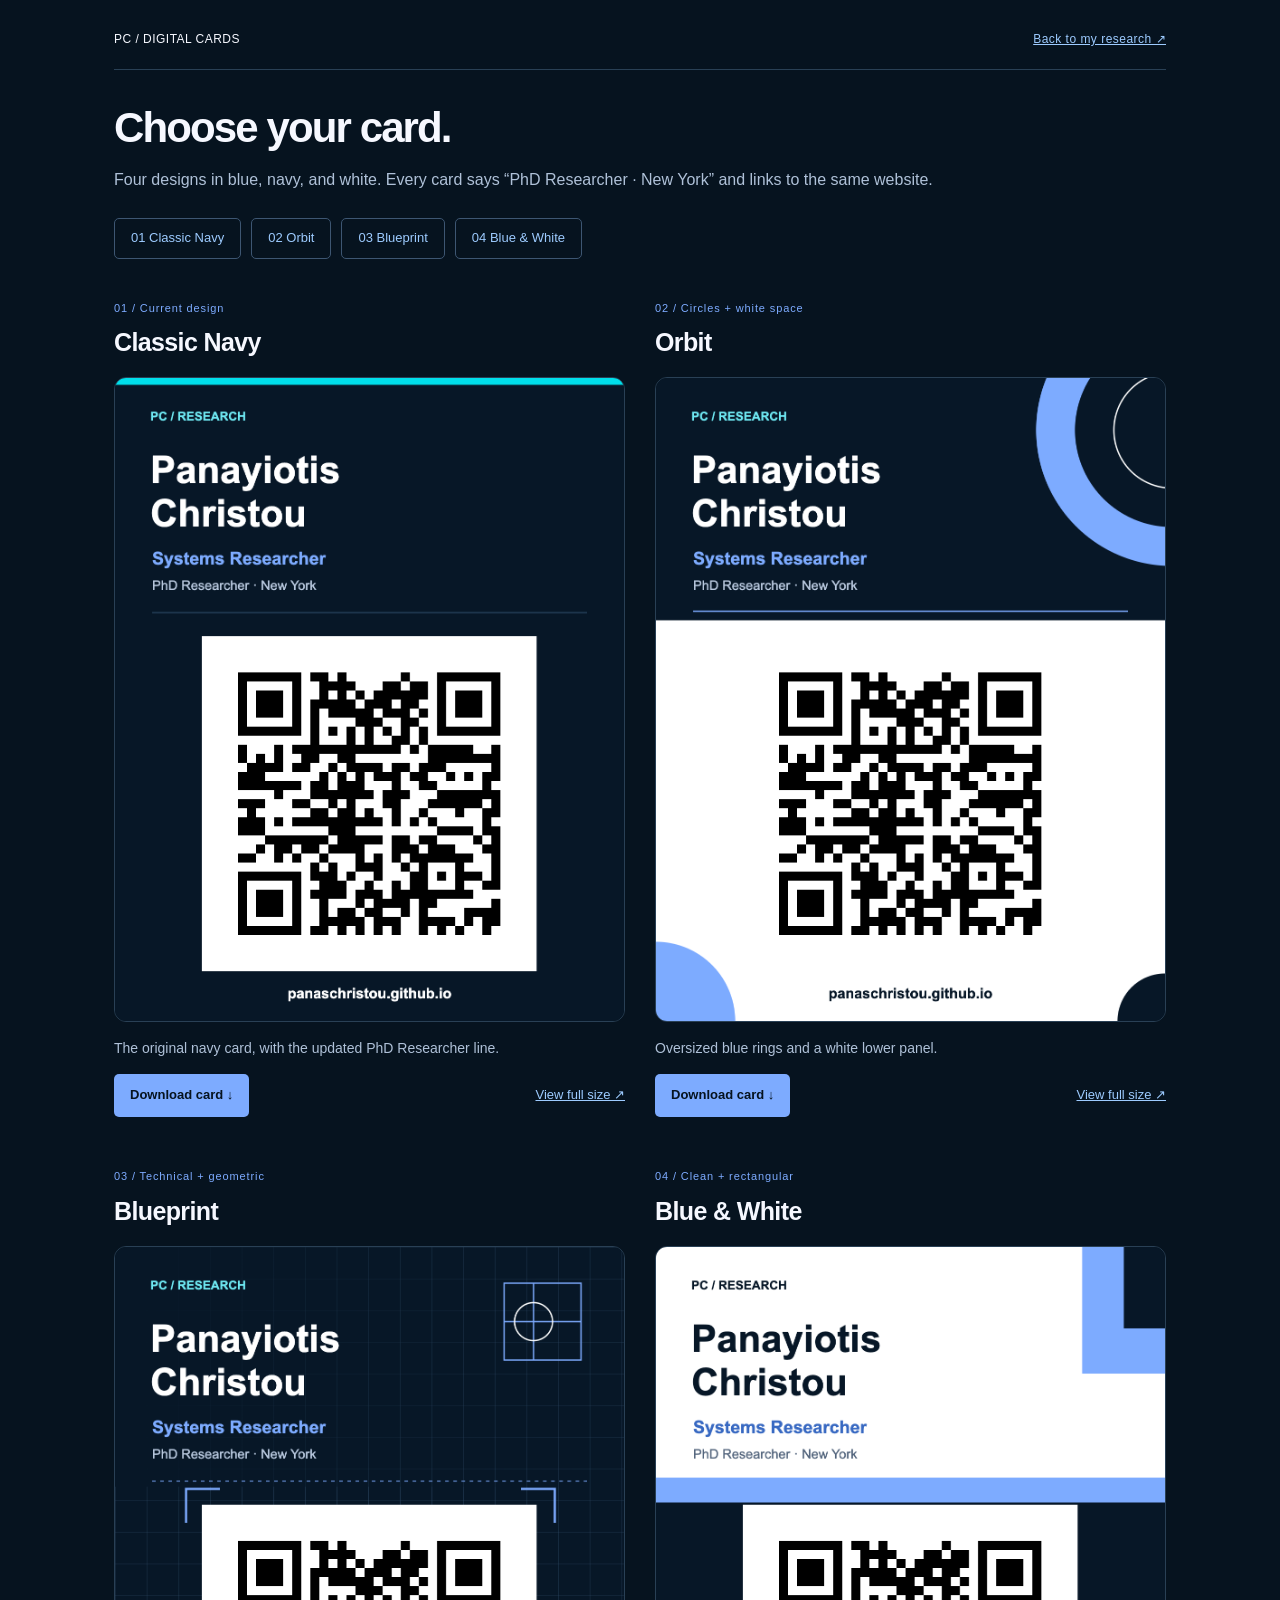
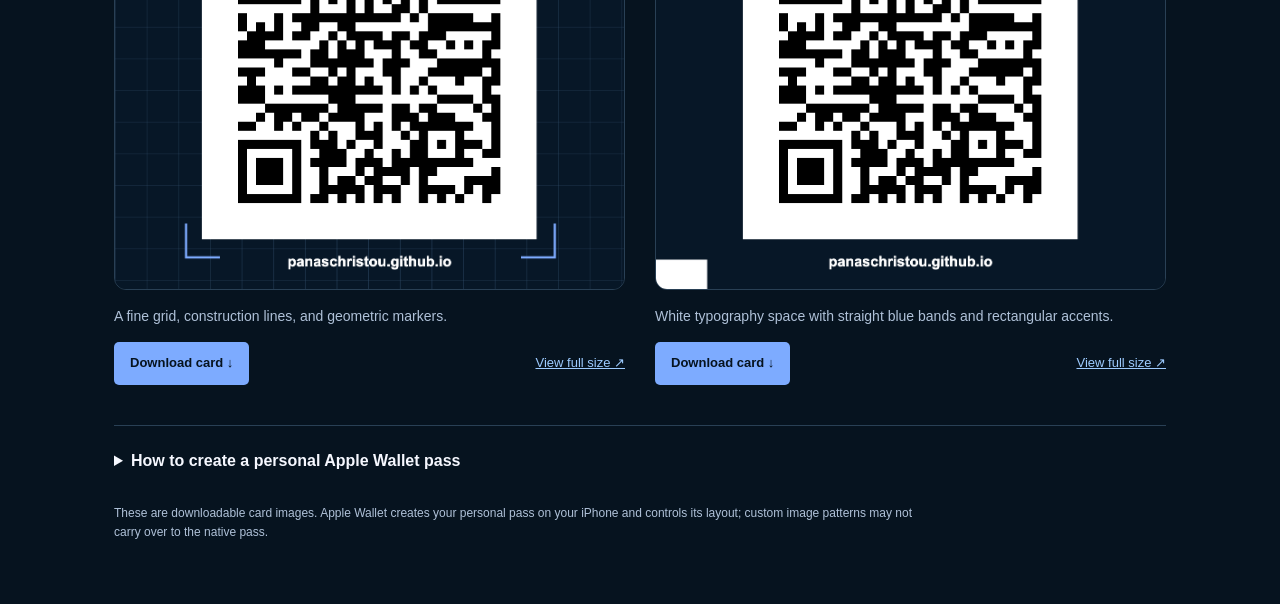
==== card/index.html @ 4287b72c "Make blue-and-white card accents rectangular" ====
<!doctype html><html lang="en"><head><meta charset="utf-8"><meta name="viewport" content="width=device-width,initial-scale=1"><meta name="robots" content="noindex"><meta name="theme-color" content="#071727"><title>Panayiotis Christou · Card designs</title><style>*{box-sizing:border-box}html{scroll-behavior:smooth}body{margin:0;background:#06131f;color:#f6f8ff;font:16px/1.6 -apple-system,BlinkMacSystemFont,Arial,sans-serif}main{max-width:1100px;margin:auto;padding:30px 24px 50px}a{color:#9dcbff}header{display:flex;justify-content:space-between;gap:20px;font-size:12px;letter-spacing:.04em;padding-bottom:20px;border-bottom:1px solid #294055}h1{font-size:42px;line-height:1.1;letter-spacing:-.045em;margin:35px 0 16px}p{color:#afc1d8}nav{display:flex;flex-wrap:wrap;gap:10px;margin:25px 0 35px}nav a{border:1px solid #3d5672;padding:9px 16px;text-decoration:none;border-radius:5px;font-size:13px}.grid{display:grid;grid-template-columns:1fr 1fr;gap:45px 30px}.option{min-width:0;scroll-margin-top:20px}.option-head{margin-bottom:15px}.option-head span{font-size:11px;letter-spacing:.08em;color:#7dabff}.option h2{font-size:25px;margin:3px 0 0;letter-spacing:-.025em}.option img{width:100%;height:auto;display:block;border-radius:12px;border:1px solid #294055}.option p{font-size:14px;margin:15px 0}.actions{display:flex;align-items:center;justify-content:space-between;gap:15px;font-size:13px}.button{background:#7dabff;color:#06131f;padding:11px 16px;border-radius:5px;font-weight:700;text-decoration:none}details{margin-top:40px;border-top:1px solid #294055;padding-top:22px}summary{cursor:pointer;font-weight:600}details p,details li{font-size:14px;max-width:750px}li{margin:12px 0;color:#afc1d8}.note{font-size:12px;max-width:800px;margin-top:30px}a:focus-visible,summary:focus-visible{outline:3px solid #7dabff;outline-offset:4px}@media(max-width:620px){main{padding:22px 20px 40px}h1{font-size:34px}.grid{grid-template-columns:1fr;gap:35px}.actions{font-size:12px}header{font-size:10px}nav{gap:7px}nav a{padding:8px 12px;font-size:12px}}@media(prefers-reduced-motion:reduce){html{scroll-behavior:auto}}</style></head><body><main><header><span>PC / DIGITAL CARDS</span><a href="/">Back to my research ↗</a></header><h1>Choose your card.</h1><p>Four designs in blue, navy, and white. Every card says “PhD Researcher · New York” and links to the same website.</p><nav aria-label="Card designs"><a href="#classic">01 Classic Navy</a><a href="#orbit">02 Orbit</a><a href="#blueprint">03 Blueprint</a><a href="#fold">04 Blue & White</a></nav><div class="grid"><article class="option" id="classic"><div class="option-head"><span>01 / Current design</span><h2>Classic Navy</h2></div><a href="classic.png?v=3" aria-label="View Classic Navy full size"><img src="classic.png?v=3" alt="Classic Navy digital card for Panayiotis Christou, Systems Researcher. PhD Researcher, New York. QR code to panaschristou.github.io." width="1125" height="1420"></a><p>The original navy card, with the updated PhD Researcher line.</p><div class="actions"><a class="button" href="classic.png?v=3" download="Panayiotis-Christou-classic.png">Download card ↓</a><a href="classic.png?v=3">View full size ↗</a></div></article><article class="option" id="orbit"><div class="option-head"><span>02 / Circles + white space</span><h2>Orbit</h2></div><a href="orbit.png?v=3" aria-label="View Orbit full size"><img src="orbit.png?v=3" alt="Orbit digital card for Panayiotis Christou, Systems Researcher. PhD Researcher, New York. QR code to panaschristou.github.io." width="1125" height="1420"></a><p>Oversized blue rings and a white lower panel.</p><div class="actions"><a class="button" href="orbit.png?v=3" download="Panayiotis-Christou-orbit.png">Download card ↓</a><a href="orbit.png?v=3">View full size ↗</a></div></article><article class="option" id="blueprint"><div class="option-head"><span>03 / Technical + geometric</span><h2>Blueprint</h2></div><a href="blueprint.png?v=3" aria-label="View Blueprint full size"><img src="blueprint.png?v=3" alt="Blueprint digital card for Panayiotis Christou, Systems Researcher. PhD Researcher, New York. QR code to panaschristou.github.io." width="1125" height="1420"></a><p>A fine grid, construction lines, and geometric markers.</p><div class="actions"><a class="button" href="blueprint.png?v=3" download="Panayiotis-Christou-blueprint.png">Download card ↓</a><a href="blueprint.png?v=3">View full size ↗</a></div></article><article class="option" id="fold"><div class="option-head"><span>04 / Clean + rectangular</span><h2>Blue & White</h2></div><a href="fold.png?v=3" aria-label="View Blue & White full size"><img src="fold.png?v=3" alt="Blue & White digital card for Panayiotis Christou, Systems Researcher. PhD Researcher, New York. QR code to panaschristou.github.io." width="1125" height="1420"></a><p>White typography space with straight blue bands and rectangular accents.</p><div class="actions"><a class="button" href="fold.png?v=3" download="Panayiotis-Christou-fold.png">Download card ↓</a><a href="fold.png?v=3">View full size ↗</a></div></article></div><details><summary>How to create a personal Apple Wallet pass</summary><ol><li>Save your preferred card image to Photos on your iPhone.</li><li>Open it in Photos and swipe up or tap Info.</li><li>If Add Pass to Wallet appears, tap it, review the fields and choose your preferred blue background.</li><li>Use Panayiotis Christou for the name, Systems Researcher for the role, and PhD Researcher · New York for the additional detail, then save.</li></ol><p>Photo detection requires compatible Apple Intelligence hardware and settings. Apple also provides Wallet → + → Create a Pass → Create Pass Manually for a standard pass.</p><p><a href="https://support.apple.com/en-gb/127821">Apple’s instructions ↗</a> · <a href="website-qr.png" download>Download QR code only ↓</a></p></details><p class="note">These are downloadable card images. Apple Wallet creates your personal pass on your iPhone and controls its layout; custom image patterns may not carry over to the native pass.</p></main></body></html>
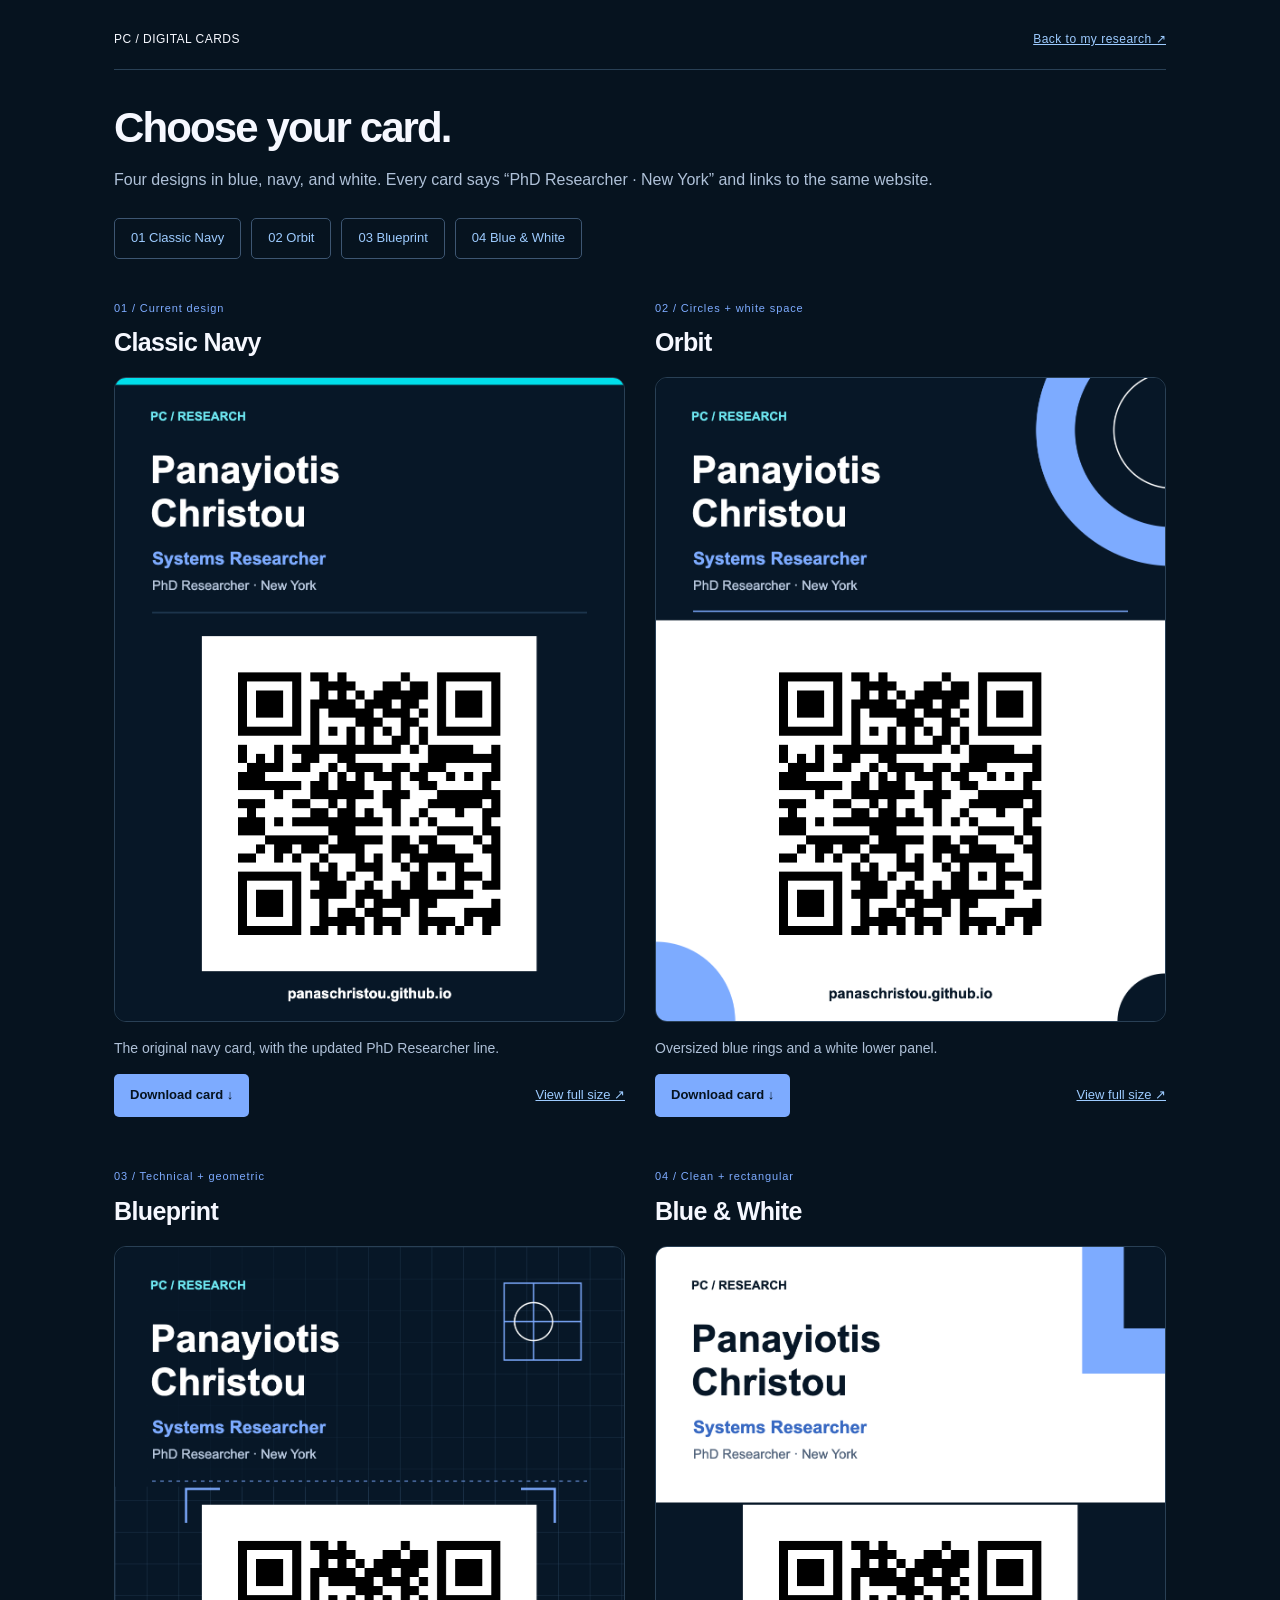
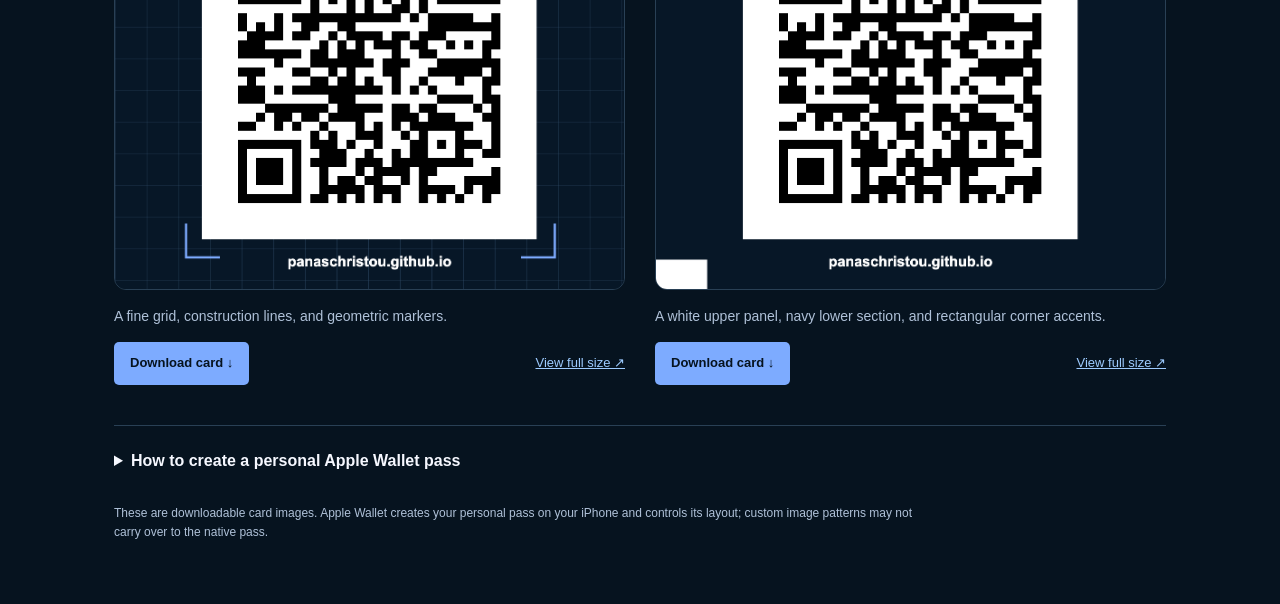
==== commit 926d3fdd: "Remove light-blue divider from blue-and-white card" ====
--- a/card/index.html
+++ b/card/index.html
@@ -1 +1 @@
-<!doctype html><html lang="en"><head><meta charset="utf-8"><meta name="viewport" content="width=device-width,initial-scale=1"><meta name="robots" content="noindex"><meta name="theme-color" content="#071727"><title>Panayiotis Christou · Card designs</title><style>*{box-sizing:border-box}html{scroll-behavior:smooth}body{margin:0;background:#06131f;color:#f6f8ff;font:16px/1.6 -apple-system,BlinkMacSystemFont,Arial,sans-serif}main{max-width:1100px;margin:auto;padding:30px 24px 50px}a{color:#9dcbff}header{display:flex;justify-content:space-between;gap:20px;font-size:12px;letter-spacing:.04em;padding-bottom:20px;border-bottom:1px solid #294055}h1{font-size:42px;line-height:1.1;letter-spacing:-.045em;margin:35px 0 16px}p{color:#afc1d8}nav{display:flex;flex-wrap:wrap;gap:10px;margin:25px 0 35px}nav a{border:1px solid #3d5672;padding:9px 16px;text-decoration:none;border-radius:5px;font-size:13px}.grid{display:grid;grid-template-columns:1fr 1fr;gap:45px 30px}.option{min-width:0;scroll-margin-top:20px}.option-head{margin-bottom:15px}.option-head span{font-size:11px;letter-spacing:.08em;color:#7dabff}.option h2{font-size:25px;margin:3px 0 0;letter-spacing:-.025em}.option img{width:100%;height:auto;display:block;border-radius:12px;border:1px solid #294055}.option p{font-size:14px;margin:15px 0}.actions{display:flex;align-items:center;justify-content:space-between;gap:15px;font-size:13px}.button{background:#7dabff;color:#06131f;padding:11px 16px;border-radius:5px;font-weight:700;text-decoration:none}details{margin-top:40px;border-top:1px solid #294055;padding-top:22px}summary{cursor:pointer;font-weight:600}details p,details li{font-size:14px;max-width:750px}li{margin:12px 0;color:#afc1d8}.note{font-size:12px;max-width:800px;margin-top:30px}a:focus-visible,summary:focus-visible{outline:3px solid #7dabff;outline-offset:4px}@media(max-width:620px){main{padding:22px 20px 40px}h1{font-size:34px}.grid{grid-template-columns:1fr;gap:35px}.actions{font-size:12px}header{font-size:10px}nav{gap:7px}nav a{padding:8px 12px;font-size:12px}}@media(prefers-reduced-motion:reduce){html{scroll-behavior:auto}}</style></head><body><main><header><span>PC / DIGITAL CARDS</span><a href="/">Back to my research ↗</a></header><h1>Choose your card.</h1><p>Four designs in blue, navy, and white. Every card says “PhD Researcher · New York” and links to the same website.</p><nav aria-label="Card designs"><a href="#classic">01 Classic Navy</a><a href="#orbit">02 Orbit</a><a href="#blueprint">03 Blueprint</a><a href="#fold">04 Blue & White</a></nav><div class="grid"><article class="option" id="classic"><div class="option-head"><span>01 / Current design</span><h2>Classic Navy</h2></div><a href="classic.png?v=3" aria-label="View Classic Navy full size"><img src="classic.png?v=3" alt="Classic Navy digital card for Panayiotis Christou, Systems Researcher. PhD Researcher, New York. QR code to panaschristou.github.io." width="1125" height="1420"></a><p>The original navy card, with the updated PhD Researcher line.</p><div class="actions"><a class="button" href="classic.png?v=3" download="Panayiotis-Christou-classic.png">Download card ↓</a><a href="classic.png?v=3">View full size ↗</a></div></article><article class="option" id="orbit"><div class="option-head"><span>02 / Circles + white space</span><h2>Orbit</h2></div><a href="orbit.png?v=3" aria-label="View Orbit full size"><img src="orbit.png?v=3" alt="Orbit digital card for Panayiotis Christou, Systems Researcher. PhD Researcher, New York. QR code to panaschristou.github.io." width="1125" height="1420"></a><p>Oversized blue rings and a white lower panel.</p><div class="actions"><a class="button" href="orbit.png?v=3" download="Panayiotis-Christou-orbit.png">Download card ↓</a><a href="orbit.png?v=3">View full size ↗</a></div></article><article class="option" id="blueprint"><div class="option-head"><span>03 / Technical + geometric</span><h2>Blueprint</h2></div><a href="blueprint.png?v=3" aria-label="View Blueprint full size"><img src="blueprint.png?v=3" alt="Blueprint digital card for Panayiotis Christou, Systems Researcher. PhD Researcher, New York. QR code to panaschristou.github.io." width="1125" height="1420"></a><p>A fine grid, construction lines, and geometric markers.</p><div class="actions"><a class="button" href="blueprint.png?v=3" download="Panayiotis-Christou-blueprint.png">Download card ↓</a><a href="blueprint.png?v=3">View full size ↗</a></div></article><article class="option" id="fold"><div class="option-head"><span>04 / Clean + rectangular</span><h2>Blue & White</h2></div><a href="fold.png?v=3" aria-label="View Blue & White full size"><img src="fold.png?v=3" alt="Blue & White digital card for Panayiotis Christou, Systems Researcher. PhD Researcher, New York. QR code to panaschristou.github.io." width="1125" height="1420"></a><p>White typography space with straight blue bands and rectangular accents.</p><div class="actions"><a class="button" href="fold.png?v=3" download="Panayiotis-Christou-fold.png">Download card ↓</a><a href="fold.png?v=3">View full size ↗</a></div></article></div><details><summary>How to create a personal Apple Wallet pass</summary><ol><li>Save your preferred card image to Photos on your iPhone.</li><li>Open it in Photos and swipe up or tap Info.</li><li>If Add Pass to Wallet appears, tap it, review the fields and choose your preferred blue background.</li><li>Use Panayiotis Christou for the name, Systems Researcher for the role, and PhD Researcher · New York for the additional detail, then save.</li></ol><p>Photo detection requires compatible Apple Intelligence hardware and settings. Apple also provides Wallet → + → Create a Pass → Create Pass Manually for a standard pass.</p><p><a href="https://support.apple.com/en-gb/127821">Apple’s instructions ↗</a> · <a href="website-qr.png" download>Download QR code only ↓</a></p></details><p class="note">These are downloadable card images. Apple Wallet creates your personal pass on your iPhone and controls its layout; custom image patterns may not carry over to the native pass.</p></main></body></html>+<!doctype html><html lang="en"><head><meta charset="utf-8"><meta name="viewport" content="width=device-width,initial-scale=1"><meta name="robots" content="noindex"><meta name="theme-color" content="#071727"><title>Panayiotis Christou · Card designs</title><style>*{box-sizing:border-box}html{scroll-behavior:smooth}body{margin:0;background:#06131f;color:#f6f8ff;font:16px/1.6 -apple-system,BlinkMacSystemFont,Arial,sans-serif}main{max-width:1100px;margin:auto;padding:30px 24px 50px}a{color:#9dcbff}header{display:flex;justify-content:space-between;gap:20px;font-size:12px;letter-spacing:.04em;padding-bottom:20px;border-bottom:1px solid #294055}h1{font-size:42px;line-height:1.1;letter-spacing:-.045em;margin:35px 0 16px}p{color:#afc1d8}nav{display:flex;flex-wrap:wrap;gap:10px;margin:25px 0 35px}nav a{border:1px solid #3d5672;padding:9px 16px;text-decoration:none;border-radius:5px;font-size:13px}.grid{display:grid;grid-template-columns:1fr 1fr;gap:45px 30px}.option{min-width:0;scroll-margin-top:20px}.option-head{margin-bottom:15px}.option-head span{font-size:11px;letter-spacing:.08em;color:#7dabff}.option h2{font-size:25px;margin:3px 0 0;letter-spacing:-.025em}.option img{width:100%;height:auto;display:block;border-radius:12px;border:1px solid #294055}.option p{font-size:14px;margin:15px 0}.actions{display:flex;align-items:center;justify-content:space-between;gap:15px;font-size:13px}.button{background:#7dabff;color:#06131f;padding:11px 16px;border-radius:5px;font-weight:700;text-decoration:none}details{margin-top:40px;border-top:1px solid #294055;padding-top:22px}summary{cursor:pointer;font-weight:600}details p,details li{font-size:14px;max-width:750px}li{margin:12px 0;color:#afc1d8}.note{font-size:12px;max-width:800px;margin-top:30px}a:focus-visible,summary:focus-visible{outline:3px solid #7dabff;outline-offset:4px}@media(max-width:620px){main{padding:22px 20px 40px}h1{font-size:34px}.grid{grid-template-columns:1fr;gap:35px}.actions{font-size:12px}header{font-size:10px}nav{gap:7px}nav a{padding:8px 12px;font-size:12px}}@media(prefers-reduced-motion:reduce){html{scroll-behavior:auto}}</style></head><body><main><header><span>PC / DIGITAL CARDS</span><a href="/">Back to my research ↗</a></header><h1>Choose your card.</h1><p>Four designs in blue, navy, and white. Every card says “PhD Researcher · New York” and links to the same website.</p><nav aria-label="Card designs"><a href="#classic">01 Classic Navy</a><a href="#orbit">02 Orbit</a><a href="#blueprint">03 Blueprint</a><a href="#fold">04 Blue & White</a></nav><div class="grid"><article class="option" id="classic"><div class="option-head"><span>01 / Current design</span><h2>Classic Navy</h2></div><a href="classic.png?v=4" aria-label="View Classic Navy full size"><img src="classic.png?v=4" alt="Classic Navy digital card for Panayiotis Christou, Systems Researcher. PhD Researcher, New York. QR code to panaschristou.github.io." width="1125" height="1420"></a><p>The original navy card, with the updated PhD Researcher line.</p><div class="actions"><a class="button" href="classic.png?v=4" download="Panayiotis-Christou-classic.png">Download card ↓</a><a href="classic.png?v=4">View full size ↗</a></div></article><article class="option" id="orbit"><div class="option-head"><span>02 / Circles + white space</span><h2>Orbit</h2></div><a href="orbit.png?v=4" aria-label="View Orbit full size"><img src="orbit.png?v=4" alt="Orbit digital card for Panayiotis Christou, Systems Researcher. PhD Researcher, New York. QR code to panaschristou.github.io." width="1125" height="1420"></a><p>Oversized blue rings and a white lower panel.</p><div class="actions"><a class="button" href="orbit.png?v=4" download="Panayiotis-Christou-orbit.png">Download card ↓</a><a href="orbit.png?v=4">View full size ↗</a></div></article><article class="option" id="blueprint"><div class="option-head"><span>03 / Technical + geometric</span><h2>Blueprint</h2></div><a href="blueprint.png?v=4" aria-label="View Blueprint full size"><img src="blueprint.png?v=4" alt="Blueprint digital card for Panayiotis Christou, Systems Researcher. PhD Researcher, New York. QR code to panaschristou.github.io." width="1125" height="1420"></a><p>A fine grid, construction lines, and geometric markers.</p><div class="actions"><a class="button" href="blueprint.png?v=4" download="Panayiotis-Christou-blueprint.png">Download card ↓</a><a href="blueprint.png?v=4">View full size ↗</a></div></article><article class="option" id="fold"><div class="option-head"><span>04 / Clean + rectangular</span><h2>Blue & White</h2></div><a href="fold.png?v=4" aria-label="View Blue & White full size"><img src="fold.png?v=4" alt="Blue & White digital card for Panayiotis Christou, Systems Researcher. PhD Researcher, New York. QR code to panaschristou.github.io." width="1125" height="1420"></a><p>A white upper panel, navy lower section, and rectangular corner accents.</p><div class="actions"><a class="button" href="fold.png?v=4" download="Panayiotis-Christou-fold.png">Download card ↓</a><a href="fold.png?v=4">View full size ↗</a></div></article></div><details><summary>How to create a personal Apple Wallet pass</summary><ol><li>Save your preferred card image to Photos on your iPhone.</li><li>Open it in Photos and swipe up or tap Info.</li><li>If Add Pass to Wallet appears, tap it, review the fields and choose your preferred blue background.</li><li>Use Panayiotis Christou for the name, Systems Researcher for the role, and PhD Researcher · New York for the additional detail, then save.</li></ol><p>Photo detection requires compatible Apple Intelligence hardware and settings. Apple also provides Wallet → + → Create a Pass → Create Pass Manually for a standard pass.</p><p><a href="https://support.apple.com/en-gb/127821">Apple’s instructions ↗</a> · <a href="website-qr.png" download>Download QR code only ↓</a></p></details><p class="note">These are downloadable card images. Apple Wallet creates your personal pass on your iPhone and controls its layout; custom image patterns may not carry over to the native pass.</p></main></body></html>
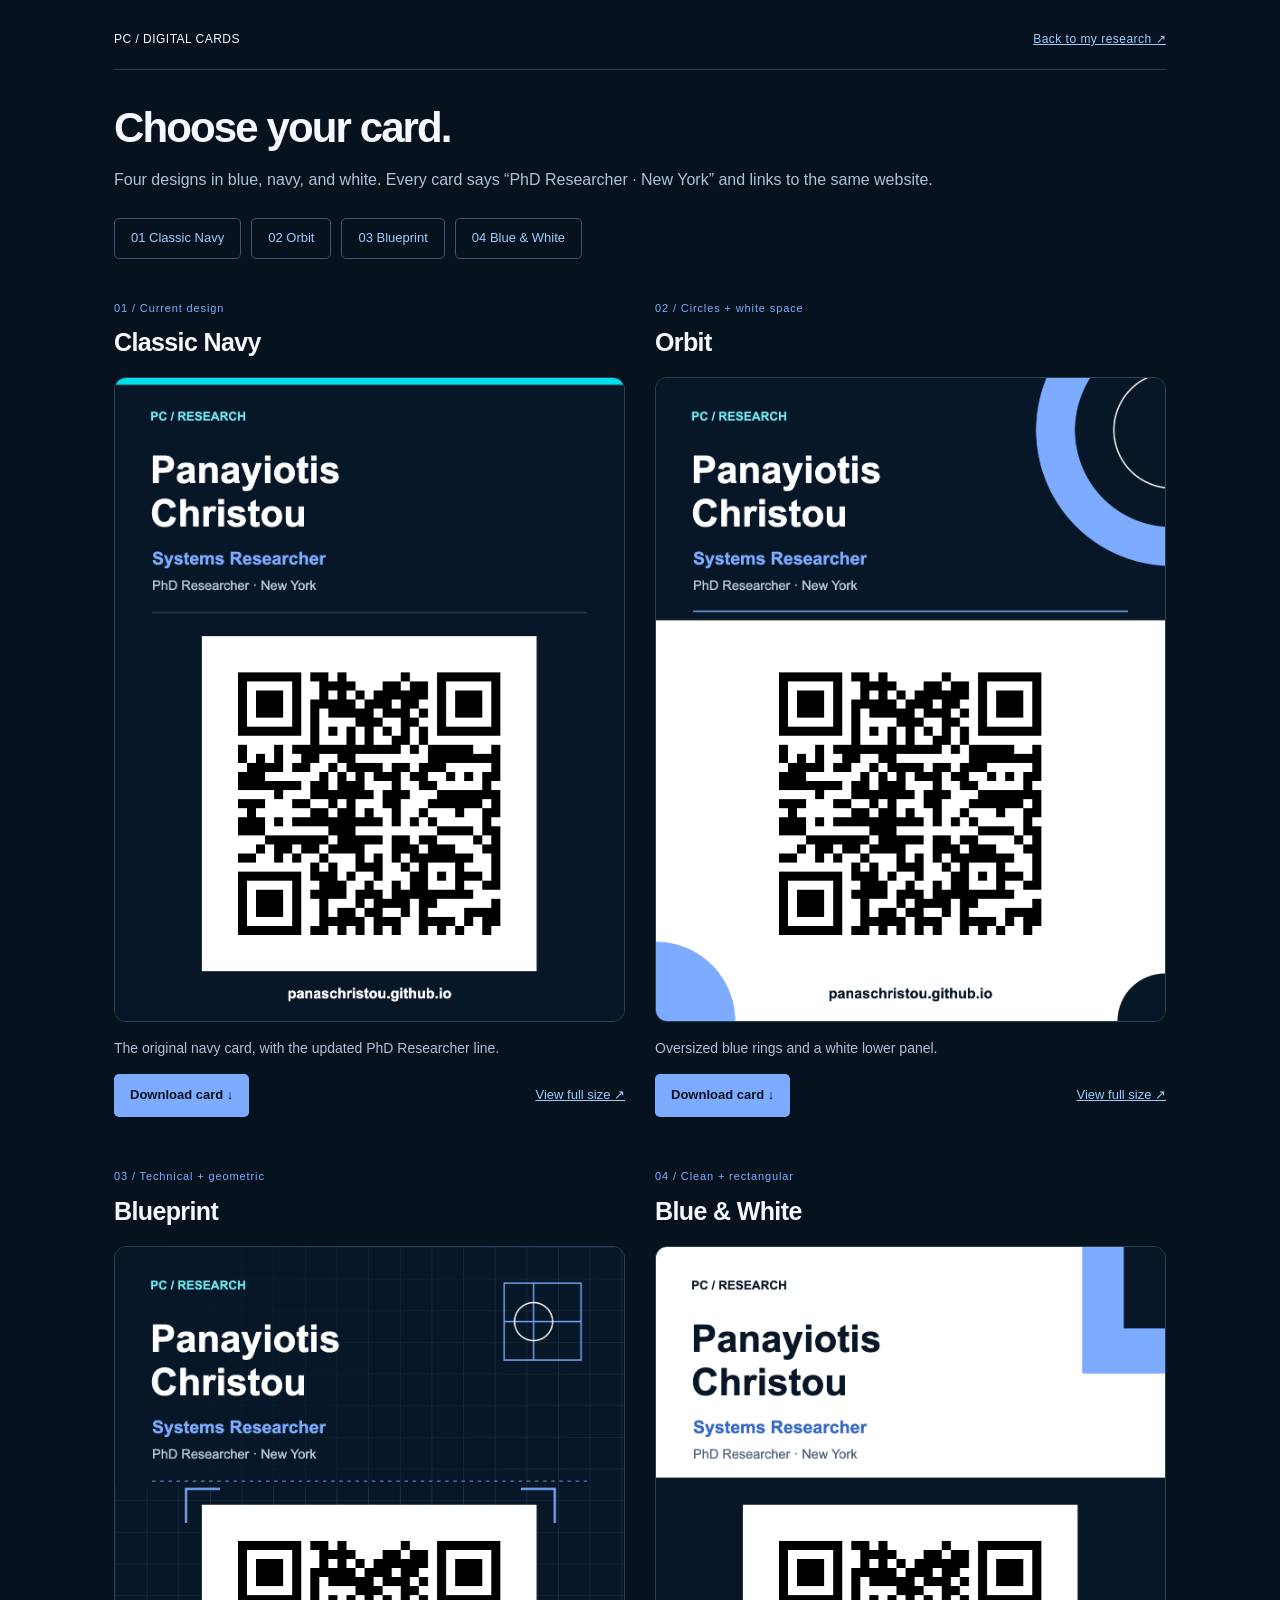
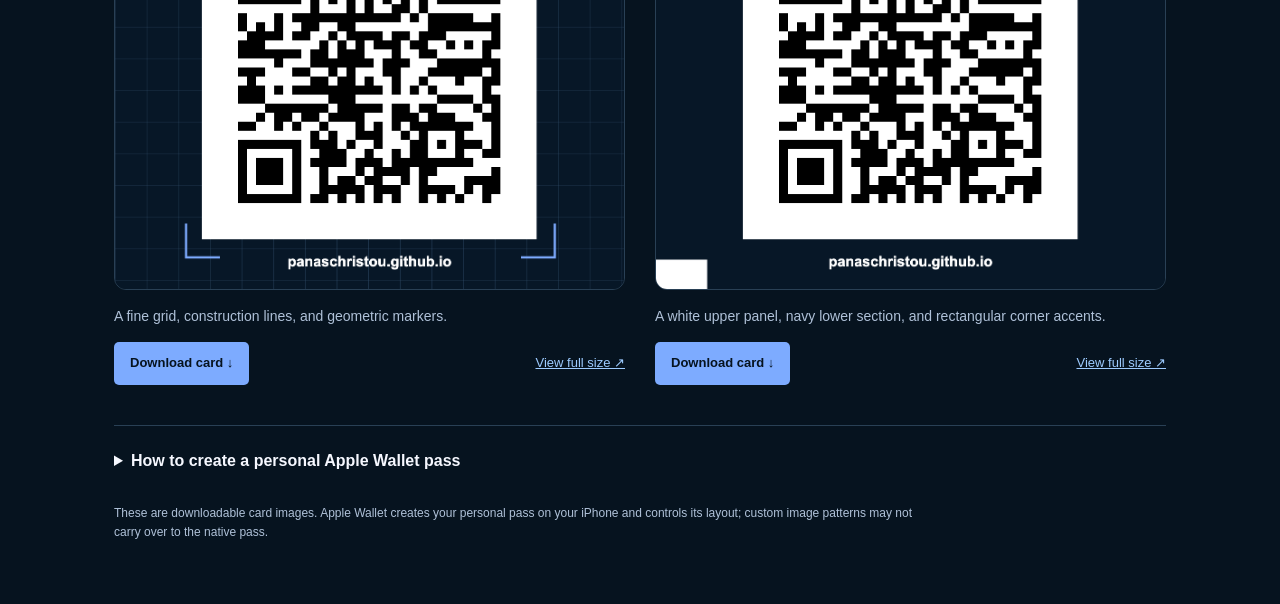
==== commit 5b9b4ad2: "Restore white panel size by making former divider area dark blue" ====
--- a/card/index.html
+++ b/card/index.html
@@ -1 +1 @@
-<!doctype html><html lang="en"><head><meta charset="utf-8"><meta name="viewport" content="width=device-width,initial-scale=1"><meta name="robots" content="noindex"><meta name="theme-color" content="#071727"><title>Panayiotis Christou · Card designs</title><style>*{box-sizing:border-box}html{scroll-behavior:smooth}body{margin:0;background:#06131f;color:#f6f8ff;font:16px/1.6 -apple-system,BlinkMacSystemFont,Arial,sans-serif}main{max-width:1100px;margin:auto;padding:30px 24px 50px}a{color:#9dcbff}header{display:flex;justify-content:space-between;gap:20px;font-size:12px;letter-spacing:.04em;padding-bottom:20px;border-bottom:1px solid #294055}h1{font-size:42px;line-height:1.1;letter-spacing:-.045em;margin:35px 0 16px}p{color:#afc1d8}nav{display:flex;flex-wrap:wrap;gap:10px;margin:25px 0 35px}nav a{border:1px solid #3d5672;padding:9px 16px;text-decoration:none;border-radius:5px;font-size:13px}.grid{display:grid;grid-template-columns:1fr 1fr;gap:45px 30px}.option{min-width:0;scroll-margin-top:20px}.option-head{margin-bottom:15px}.option-head span{font-size:11px;letter-spacing:.08em;color:#7dabff}.option h2{font-size:25px;margin:3px 0 0;letter-spacing:-.025em}.option img{width:100%;height:auto;display:block;border-radius:12px;border:1px solid #294055}.option p{font-size:14px;margin:15px 0}.actions{display:flex;align-items:center;justify-content:space-between;gap:15px;font-size:13px}.button{background:#7dabff;color:#06131f;padding:11px 16px;border-radius:5px;font-weight:700;text-decoration:none}details{margin-top:40px;border-top:1px solid #294055;padding-top:22px}summary{cursor:pointer;font-weight:600}details p,details li{font-size:14px;max-width:750px}li{margin:12px 0;color:#afc1d8}.note{font-size:12px;max-width:800px;margin-top:30px}a:focus-visible,summary:focus-visible{outline:3px solid #7dabff;outline-offset:4px}@media(max-width:620px){main{padding:22px 20px 40px}h1{font-size:34px}.grid{grid-template-columns:1fr;gap:35px}.actions{font-size:12px}header{font-size:10px}nav{gap:7px}nav a{padding:8px 12px;font-size:12px}}@media(prefers-reduced-motion:reduce){html{scroll-behavior:auto}}</style></head><body><main><header><span>PC / DIGITAL CARDS</span><a href="/">Back to my research ↗</a></header><h1>Choose your card.</h1><p>Four designs in blue, navy, and white. Every card says “PhD Researcher · New York” and links to the same website.</p><nav aria-label="Card designs"><a href="#classic">01 Classic Navy</a><a href="#orbit">02 Orbit</a><a href="#blueprint">03 Blueprint</a><a href="#fold">04 Blue & White</a></nav><div class="grid"><article class="option" id="classic"><div class="option-head"><span>01 / Current design</span><h2>Classic Navy</h2></div><a href="classic.png?v=4" aria-label="View Classic Navy full size"><img src="classic.png?v=4" alt="Classic Navy digital card for Panayiotis Christou, Systems Researcher. PhD Researcher, New York. QR code to panaschristou.github.io." width="1125" height="1420"></a><p>The original navy card, with the updated PhD Researcher line.</p><div class="actions"><a class="button" href="classic.png?v=4" download="Panayiotis-Christou-classic.png">Download card ↓</a><a href="classic.png?v=4">View full size ↗</a></div></article><article class="option" id="orbit"><div class="option-head"><span>02 / Circles + white space</span><h2>Orbit</h2></div><a href="orbit.png?v=4" aria-label="View Orbit full size"><img src="orbit.png?v=4" alt="Orbit digital card for Panayiotis Christou, Systems Researcher. PhD Researcher, New York. QR code to panaschristou.github.io." width="1125" height="1420"></a><p>Oversized blue rings and a white lower panel.</p><div class="actions"><a class="button" href="orbit.png?v=4" download="Panayiotis-Christou-orbit.png">Download card ↓</a><a href="orbit.png?v=4">View full size ↗</a></div></article><article class="option" id="blueprint"><div class="option-head"><span>03 / Technical + geometric</span><h2>Blueprint</h2></div><a href="blueprint.png?v=4" aria-label="View Blueprint full size"><img src="blueprint.png?v=4" alt="Blueprint digital card for Panayiotis Christou, Systems Researcher. PhD Researcher, New York. QR code to panaschristou.github.io." width="1125" height="1420"></a><p>A fine grid, construction lines, and geometric markers.</p><div class="actions"><a class="button" href="blueprint.png?v=4" download="Panayiotis-Christou-blueprint.png">Download card ↓</a><a href="blueprint.png?v=4">View full size ↗</a></div></article><article class="option" id="fold"><div class="option-head"><span>04 / Clean + rectangular</span><h2>Blue & White</h2></div><a href="fold.png?v=4" aria-label="View Blue & White full size"><img src="fold.png?v=4" alt="Blue & White digital card for Panayiotis Christou, Systems Researcher. PhD Researcher, New York. QR code to panaschristou.github.io." width="1125" height="1420"></a><p>A white upper panel, navy lower section, and rectangular corner accents.</p><div class="actions"><a class="button" href="fold.png?v=4" download="Panayiotis-Christou-fold.png">Download card ↓</a><a href="fold.png?v=4">View full size ↗</a></div></article></div><details><summary>How to create a personal Apple Wallet pass</summary><ol><li>Save your preferred card image to Photos on your iPhone.</li><li>Open it in Photos and swipe up or tap Info.</li><li>If Add Pass to Wallet appears, tap it, review the fields and choose your preferred blue background.</li><li>Use Panayiotis Christou for the name, Systems Researcher for the role, and PhD Researcher · New York for the additional detail, then save.</li></ol><p>Photo detection requires compatible Apple Intelligence hardware and settings. Apple also provides Wallet → + → Create a Pass → Create Pass Manually for a standard pass.</p><p><a href="https://support.apple.com/en-gb/127821">Apple’s instructions ↗</a> · <a href="website-qr.png" download>Download QR code only ↓</a></p></details><p class="note">These are downloadable card images. Apple Wallet creates your personal pass on your iPhone and controls its layout; custom image patterns may not carry over to the native pass.</p></main></body></html>+<!doctype html><html lang="en"><head><meta charset="utf-8"><meta name="viewport" content="width=device-width,initial-scale=1"><meta name="robots" content="noindex"><meta name="theme-color" content="#071727"><title>Panayiotis Christou · Card designs</title><style>*{box-sizing:border-box}html{scroll-behavior:smooth}body{margin:0;background:#06131f;color:#f6f8ff;font:16px/1.6 -apple-system,BlinkMacSystemFont,Arial,sans-serif}main{max-width:1100px;margin:auto;padding:30px 24px 50px}a{color:#9dcbff}header{display:flex;justify-content:space-between;gap:20px;font-size:12px;letter-spacing:.04em;padding-bottom:20px;border-bottom:1px solid #294055}h1{font-size:42px;line-height:1.1;letter-spacing:-.045em;margin:35px 0 16px}p{color:#afc1d8}nav{display:flex;flex-wrap:wrap;gap:10px;margin:25px 0 35px}nav a{border:1px solid #3d5672;padding:9px 16px;text-decoration:none;border-radius:5px;font-size:13px}.grid{display:grid;grid-template-columns:1fr 1fr;gap:45px 30px}.option{min-width:0;scroll-margin-top:20px}.option-head{margin-bottom:15px}.option-head span{font-size:11px;letter-spacing:.08em;color:#7dabff}.option h2{font-size:25px;margin:3px 0 0;letter-spacing:-.025em}.option img{width:100%;height:auto;display:block;border-radius:12px;border:1px solid #294055}.option p{font-size:14px;margin:15px 0}.actions{display:flex;align-items:center;justify-content:space-between;gap:15px;font-size:13px}.button{background:#7dabff;color:#06131f;padding:11px 16px;border-radius:5px;font-weight:700;text-decoration:none}details{margin-top:40px;border-top:1px solid #294055;padding-top:22px}summary{cursor:pointer;font-weight:600}details p,details li{font-size:14px;max-width:750px}li{margin:12px 0;color:#afc1d8}.note{font-size:12px;max-width:800px;margin-top:30px}a:focus-visible,summary:focus-visible{outline:3px solid #7dabff;outline-offset:4px}@media(max-width:620px){main{padding:22px 20px 40px}h1{font-size:34px}.grid{grid-template-columns:1fr;gap:35px}.actions{font-size:12px}header{font-size:10px}nav{gap:7px}nav a{padding:8px 12px;font-size:12px}}@media(prefers-reduced-motion:reduce){html{scroll-behavior:auto}}</style></head><body><main><header><span>PC / DIGITAL CARDS</span><a href="/">Back to my research ↗</a></header><h1>Choose your card.</h1><p>Four designs in blue, navy, and white. Every card says “PhD Researcher · New York” and links to the same website.</p><nav aria-label="Card designs"><a href="#classic">01 Classic Navy</a><a href="#orbit">02 Orbit</a><a href="#blueprint">03 Blueprint</a><a href="#fold">04 Blue & White</a></nav><div class="grid"><article class="option" id="classic"><div class="option-head"><span>01 / Current design</span><h2>Classic Navy</h2></div><a href="classic.png?v=5" aria-label="View Classic Navy full size"><img src="classic.png?v=5" alt="Classic Navy digital card for Panayiotis Christou, Systems Researcher. PhD Researcher, New York. QR code to panaschristou.github.io." width="1125" height="1420"></a><p>The original navy card, with the updated PhD Researcher line.</p><div class="actions"><a class="button" href="classic.png?v=5" download="Panayiotis-Christou-classic.png">Download card ↓</a><a href="classic.png?v=5">View full size ↗</a></div></article><article class="option" id="orbit"><div class="option-head"><span>02 / Circles + white space</span><h2>Orbit</h2></div><a href="orbit.png?v=5" aria-label="View Orbit full size"><img src="orbit.png?v=5" alt="Orbit digital card for Panayiotis Christou, Systems Researcher. PhD Researcher, New York. QR code to panaschristou.github.io." width="1125" height="1420"></a><p>Oversized blue rings and a white lower panel.</p><div class="actions"><a class="button" href="orbit.png?v=5" download="Panayiotis-Christou-orbit.png">Download card ↓</a><a href="orbit.png?v=5">View full size ↗</a></div></article><article class="option" id="blueprint"><div class="option-head"><span>03 / Technical + geometric</span><h2>Blueprint</h2></div><a href="blueprint.png?v=5" aria-label="View Blueprint full size"><img src="blueprint.png?v=5" alt="Blueprint digital card for Panayiotis Christou, Systems Researcher. PhD Researcher, New York. QR code to panaschristou.github.io." width="1125" height="1420"></a><p>A fine grid, construction lines, and geometric markers.</p><div class="actions"><a class="button" href="blueprint.png?v=5" download="Panayiotis-Christou-blueprint.png">Download card ↓</a><a href="blueprint.png?v=5">View full size ↗</a></div></article><article class="option" id="fold"><div class="option-head"><span>04 / Clean + rectangular</span><h2>Blue & White</h2></div><a href="fold.png?v=5" aria-label="View Blue & White full size"><img src="fold.png?v=5" alt="Blue & White digital card for Panayiotis Christou, Systems Researcher. PhD Researcher, New York. QR code to panaschristou.github.io." width="1125" height="1420"></a><p>A white upper panel, navy lower section, and rectangular corner accents.</p><div class="actions"><a class="button" href="fold.png?v=5" download="Panayiotis-Christou-fold.png">Download card ↓</a><a href="fold.png?v=5">View full size ↗</a></div></article></div><details><summary>How to create a personal Apple Wallet pass</summary><ol><li>Save your preferred card image to Photos on your iPhone.</li><li>Open it in Photos and swipe up or tap Info.</li><li>If Add Pass to Wallet appears, tap it, review the fields and choose your preferred blue background.</li><li>Use Panayiotis Christou for the name, Systems Researcher for the role, and PhD Researcher · New York for the additional detail, then save.</li></ol><p>Photo detection requires compatible Apple Intelligence hardware and settings. Apple also provides Wallet → + → Create a Pass → Create Pass Manually for a standard pass.</p><p><a href="https://support.apple.com/en-gb/127821">Apple’s instructions ↗</a> · <a href="website-qr.png" download>Download QR code only ↓</a></p></details><p class="note">These are downloadable card images. Apple Wallet creates your personal pass on your iPhone and controls its layout; custom image patterns may not carry over to the native pass.</p></main></body></html>
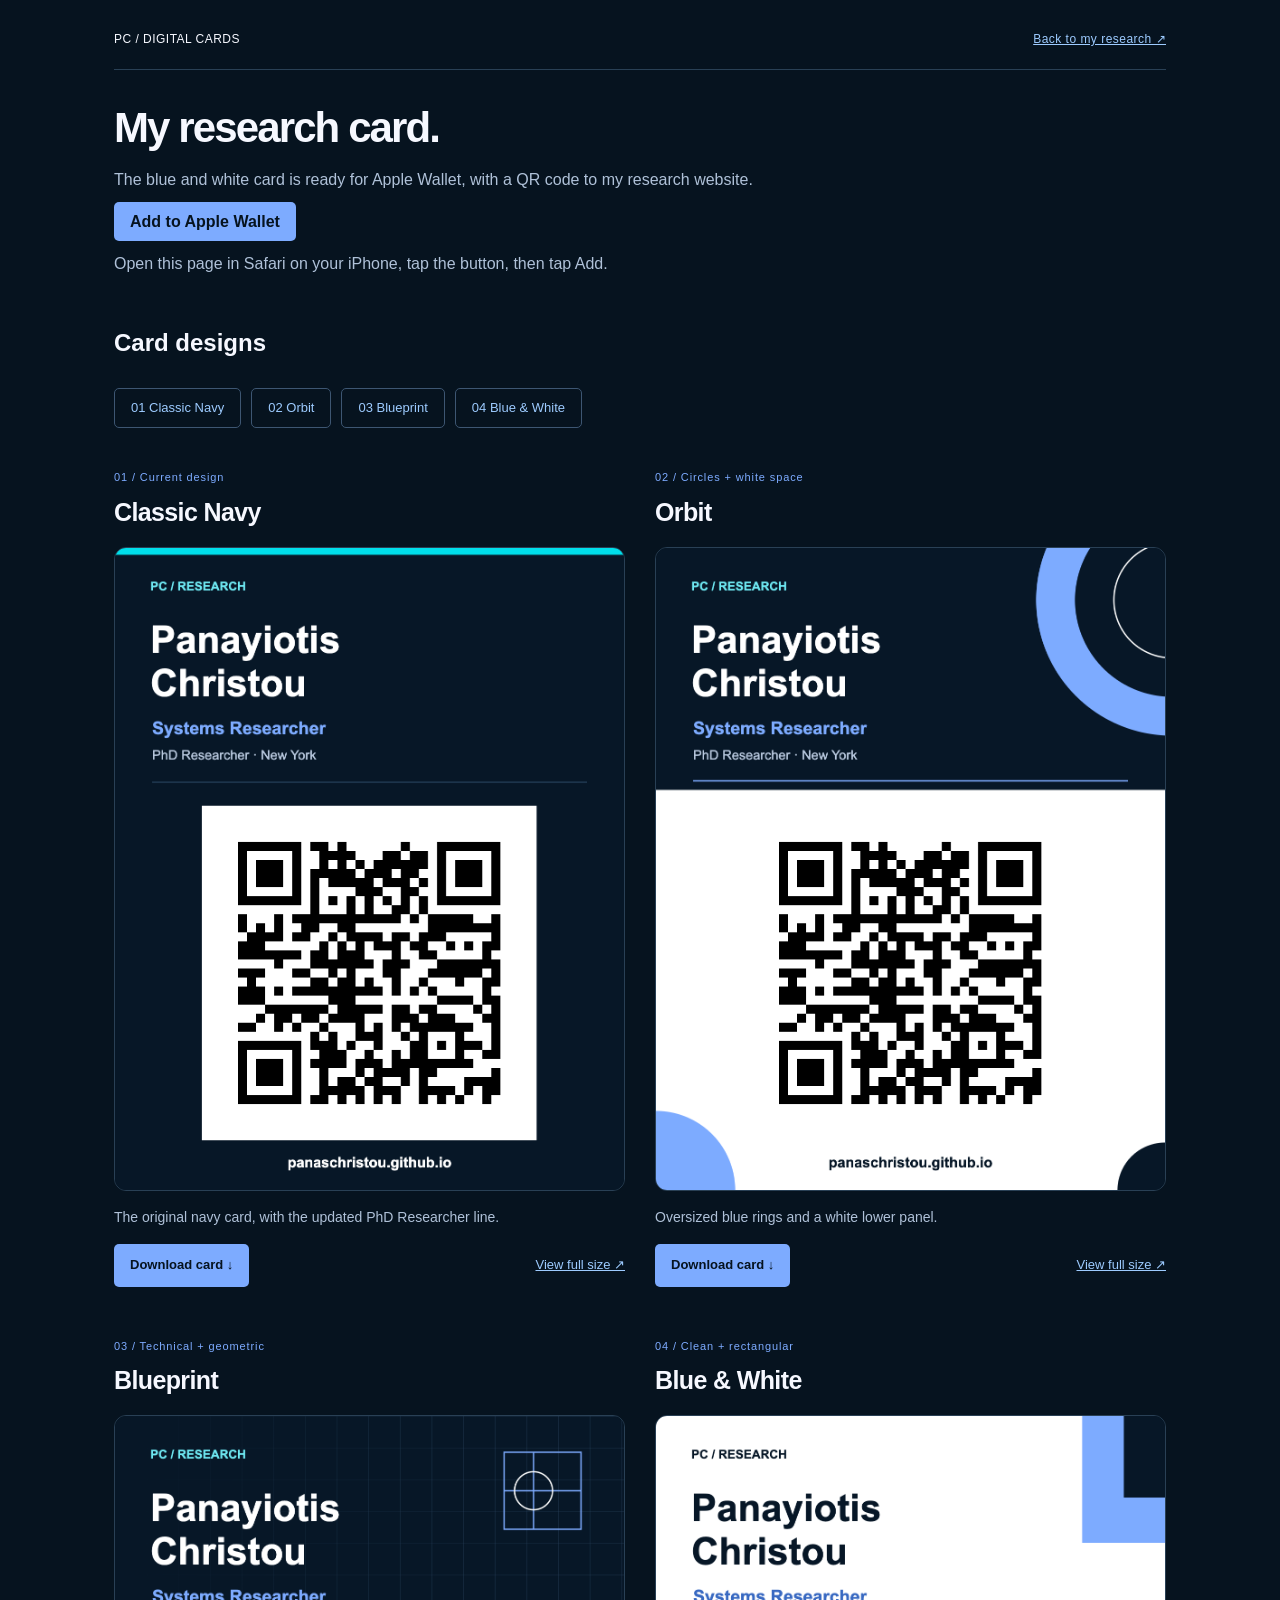
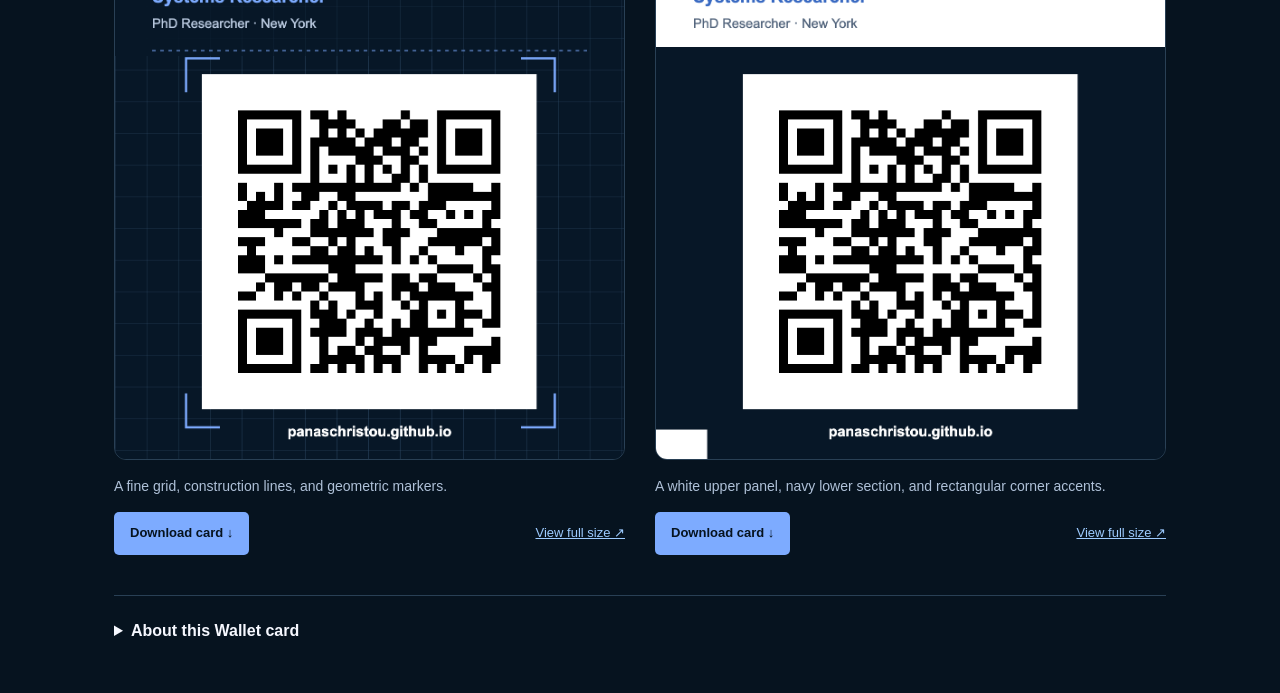
==== commit 79a2040e: "Add signed Apple Wallet research card and direct install link" ====
--- a/card/index.html
+++ b/card/index.html
@@ -1 +1 @@
-<!doctype html><html lang="en"><head><meta charset="utf-8"><meta name="viewport" content="width=device-width,initial-scale=1"><meta name="robots" content="noindex"><meta name="theme-color" content="#071727"><title>Panayiotis Christou · Card designs</title><style>*{box-sizing:border-box}html{scroll-behavior:smooth}body{margin:0;background:#06131f;color:#f6f8ff;font:16px/1.6 -apple-system,BlinkMacSystemFont,Arial,sans-serif}main{max-width:1100px;margin:auto;padding:30px 24px 50px}a{color:#9dcbff}header{display:flex;justify-content:space-between;gap:20px;font-size:12px;letter-spacing:.04em;padding-bottom:20px;border-bottom:1px solid #294055}h1{font-size:42px;line-height:1.1;letter-spacing:-.045em;margin:35px 0 16px}p{color:#afc1d8}nav{display:flex;flex-wrap:wrap;gap:10px;margin:25px 0 35px}nav a{border:1px solid #3d5672;padding:9px 16px;text-decoration:none;border-radius:5px;font-size:13px}.grid{display:grid;grid-template-columns:1fr 1fr;gap:45px 30px}.option{min-width:0;scroll-margin-top:20px}.option-head{margin-bottom:15px}.option-head span{font-size:11px;letter-spacing:.08em;color:#7dabff}.option h2{font-size:25px;margin:3px 0 0;letter-spacing:-.025em}.option img{width:100%;height:auto;display:block;border-radius:12px;border:1px solid #294055}.option p{font-size:14px;margin:15px 0}.actions{display:flex;align-items:center;justify-content:space-between;gap:15px;font-size:13px}.button{background:#7dabff;color:#06131f;padding:11px 16px;border-radius:5px;font-weight:700;text-decoration:none}details{margin-top:40px;border-top:1px solid #294055;padding-top:22px}summary{cursor:pointer;font-weight:600}details p,details li{font-size:14px;max-width:750px}li{margin:12px 0;color:#afc1d8}.note{font-size:12px;max-width:800px;margin-top:30px}a:focus-visible,summary:focus-visible{outline:3px solid #7dabff;outline-offset:4px}@media(max-width:620px){main{padding:22px 20px 40px}h1{font-size:34px}.grid{grid-template-columns:1fr;gap:35px}.actions{font-size:12px}header{font-size:10px}nav{gap:7px}nav a{padding:8px 12px;font-size:12px}}@media(prefers-reduced-motion:reduce){html{scroll-behavior:auto}}</style></head><body><main><header><span>PC / DIGITAL CARDS</span><a href="/">Back to my research ↗</a></header><h1>Choose your card.</h1><p>Four designs in blue, navy, and white. Every card says “PhD Researcher · New York” and links to the same website.</p><nav aria-label="Card designs"><a href="#classic">01 Classic Navy</a><a href="#orbit">02 Orbit</a><a href="#blueprint">03 Blueprint</a><a href="#fold">04 Blue & White</a></nav><div class="grid"><article class="option" id="classic"><div class="option-head"><span>01 / Current design</span><h2>Classic Navy</h2></div><a href="classic.png?v=5" aria-label="View Classic Navy full size"><img src="classic.png?v=5" alt="Classic Navy digital card for Panayiotis Christou, Systems Researcher. PhD Researcher, New York. QR code to panaschristou.github.io." width="1125" height="1420"></a><p>The original navy card, with the updated PhD Researcher line.</p><div class="actions"><a class="button" href="classic.png?v=5" download="Panayiotis-Christou-classic.png">Download card ↓</a><a href="classic.png?v=5">View full size ↗</a></div></article><article class="option" id="orbit"><div class="option-head"><span>02 / Circles + white space</span><h2>Orbit</h2></div><a href="orbit.png?v=5" aria-label="View Orbit full size"><img src="orbit.png?v=5" alt="Orbit digital card for Panayiotis Christou, Systems Researcher. PhD Researcher, New York. QR code to panaschristou.github.io." width="1125" height="1420"></a><p>Oversized blue rings and a white lower panel.</p><div class="actions"><a class="button" href="orbit.png?v=5" download="Panayiotis-Christou-orbit.png">Download card ↓</a><a href="orbit.png?v=5">View full size ↗</a></div></article><article class="option" id="blueprint"><div class="option-head"><span>03 / Technical + geometric</span><h2>Blueprint</h2></div><a href="blueprint.png?v=5" aria-label="View Blueprint full size"><img src="blueprint.png?v=5" alt="Blueprint digital card for Panayiotis Christou, Systems Researcher. PhD Researcher, New York. QR code to panaschristou.github.io." width="1125" height="1420"></a><p>A fine grid, construction lines, and geometric markers.</p><div class="actions"><a class="button" href="blueprint.png?v=5" download="Panayiotis-Christou-blueprint.png">Download card ↓</a><a href="blueprint.png?v=5">View full size ↗</a></div></article><article class="option" id="fold"><div class="option-head"><span>04 / Clean + rectangular</span><h2>Blue & White</h2></div><a href="fold.png?v=5" aria-label="View Blue & White full size"><img src="fold.png?v=5" alt="Blue & White digital card for Panayiotis Christou, Systems Researcher. PhD Researcher, New York. QR code to panaschristou.github.io." width="1125" height="1420"></a><p>A white upper panel, navy lower section, and rectangular corner accents.</p><div class="actions"><a class="button" href="fold.png?v=5" download="Panayiotis-Christou-fold.png">Download card ↓</a><a href="fold.png?v=5">View full size ↗</a></div></article></div><details><summary>How to create a personal Apple Wallet pass</summary><ol><li>Save your preferred card image to Photos on your iPhone.</li><li>Open it in Photos and swipe up or tap Info.</li><li>If Add Pass to Wallet appears, tap it, review the fields and choose your preferred blue background.</li><li>Use Panayiotis Christou for the name, Systems Researcher for the role, and PhD Researcher · New York for the additional detail, then save.</li></ol><p>Photo detection requires compatible Apple Intelligence hardware and settings. Apple also provides Wallet → + → Create a Pass → Create Pass Manually for a standard pass.</p><p><a href="https://support.apple.com/en-gb/127821">Apple’s instructions ↗</a> · <a href="website-qr.png" download>Download QR code only ↓</a></p></details><p class="note">These are downloadable card images. Apple Wallet creates your personal pass on your iPhone and controls its layout; custom image patterns may not carry over to the native pass.</p></main></body></html>+<!doctype html><html lang="en"><head><meta charset="utf-8"><meta name="viewport" content="width=device-width,initial-scale=1"><meta name="robots" content="noindex"><meta name="theme-color" content="#071727"><title>Panayiotis Christou · Apple Wallet card</title><style>*{box-sizing:border-box}html{scroll-behavior:smooth}body{margin:0;background:#06131f;color:#f6f8ff;font:16px/1.6 -apple-system,BlinkMacSystemFont,Arial,sans-serif}main{max-width:1100px;margin:auto;padding:30px 24px 50px}a{color:#9dcbff}header{display:flex;justify-content:space-between;gap:20px;font-size:12px;letter-spacing:.04em;padding-bottom:20px;border-bottom:1px solid #294055}h1{font-size:42px;line-height:1.1;letter-spacing:-.045em;margin:35px 0 16px}p{color:#afc1d8}nav{display:flex;flex-wrap:wrap;gap:10px;margin:25px 0 35px}nav a{border:1px solid #3d5672;padding:9px 16px;text-decoration:none;border-radius:5px;font-size:13px}.grid{display:grid;grid-template-columns:1fr 1fr;gap:45px 30px}.option{min-width:0;scroll-margin-top:20px}.option-head{margin-bottom:15px}.option-head span{font-size:11px;letter-spacing:.08em;color:#7dabff}.option h2{font-size:25px;margin:3px 0 0;letter-spacing:-.025em}.option img{width:100%;height:auto;display:block;border-radius:12px;border:1px solid #294055}.option p{font-size:14px;margin:15px 0}.actions{display:flex;align-items:center;justify-content:space-between;gap:15px;font-size:13px}.button{background:#7dabff;color:#06131f;padding:11px 16px;border-radius:5px;font-weight:700;text-decoration:none}details{margin-top:40px;border-top:1px solid #294055;padding-top:22px}summary{cursor:pointer;font-weight:600}details p,details li{font-size:14px;max-width:750px}li{margin:12px 0;color:#afc1d8}.note{font-size:12px;max-width:800px;margin-top:30px}a:focus-visible,summary:focus-visible{outline:3px solid #7dabff;outline-offset:4px}@media(max-width:620px){main{padding:22px 20px 40px}h1{font-size:34px}.grid{grid-template-columns:1fr;gap:35px}.actions{font-size:12px}header{font-size:10px}nav{gap:7px}nav a{padding:8px 12px;font-size:12px}}@media(prefers-reduced-motion:reduce){html{scroll-behavior:auto}}</style></head><body><main><header><span>PC / DIGITAL CARDS</span><a href="/">Back to my research ↗</a></header><h1>My research card.</h1><p>The blue and white card is ready for Apple Wallet, with a QR code to my research website.</p><p><a class="button" href="Panayiotis-Christou.pkpass">Add to Apple Wallet</a></p><p>Open this page in Safari on your iPhone, tap the button, then tap Add.</p><h2 style="margin-top:48px">Card designs</h2><nav aria-label="Card designs"><a href="#classic">01 Classic Navy</a><a href="#orbit">02 Orbit</a><a href="#blueprint">03 Blueprint</a><a href="#fold">04 Blue & White</a></nav><div class="grid"><article class="option" id="classic"><div class="option-head"><span>01 / Current design</span><h2>Classic Navy</h2></div><a href="classic.png?v=5" aria-label="View Classic Navy full size"><img src="classic.png?v=5" alt="Classic Navy digital card for Panayiotis Christou, Systems Researcher. PhD Researcher, New York. QR code to panaschristou.github.io." width="1125" height="1420"></a><p>The original navy card, with the updated PhD Researcher line.</p><div class="actions"><a class="button" href="classic.png?v=5" download="Panayiotis-Christou-classic.png">Download card ↓</a><a href="classic.png?v=5">View full size ↗</a></div></article><article class="option" id="orbit"><div class="option-head"><span>02 / Circles + white space</span><h2>Orbit</h2></div><a href="orbit.png?v=5" aria-label="View Orbit full size"><img src="orbit.png?v=5" alt="Orbit digital card for Panayiotis Christou, Systems Researcher. PhD Researcher, New York. QR code to panaschristou.github.io." width="1125" height="1420"></a><p>Oversized blue rings and a white lower panel.</p><div class="actions"><a class="button" href="orbit.png?v=5" download="Panayiotis-Christou-orbit.png">Download card ↓</a><a href="orbit.png?v=5">View full size ↗</a></div></article><article class="option" id="blueprint"><div class="option-head"><span>03 / Technical + geometric</span><h2>Blueprint</h2></div><a href="blueprint.png?v=5" aria-label="View Blueprint full size"><img src="blueprint.png?v=5" alt="Blueprint digital card for Panayiotis Christou, Systems Researcher. PhD Researcher, New York. QR code to panaschristou.github.io." width="1125" height="1420"></a><p>A fine grid, construction lines, and geometric markers.</p><div class="actions"><a class="button" href="blueprint.png?v=5" download="Panayiotis-Christou-blueprint.png">Download card ↓</a><a href="blueprint.png?v=5">View full size ↗</a></div></article><article class="option" id="fold"><div class="option-head"><span>04 / Clean + rectangular</span><h2>Blue & White</h2></div><a href="fold.png?v=5" aria-label="View Blue & White full size"><img src="fold.png?v=5" alt="Blue & White digital card for Panayiotis Christou, Systems Researcher. PhD Researcher, New York. QR code to panaschristou.github.io." width="1125" height="1420"></a><p>A white upper panel, navy lower section, and rectangular corner accents.</p><div class="actions"><a class="button" href="fold.png?v=5" download="Panayiotis-Christou-fold.png">Download card ↓</a><a href="fold.png?v=5">View full size ↗</a></div></article></div><details><summary>About this Wallet card</summary><p>The Wallet pass uses the Blue &amp; White design shown below, including “PhD Researcher · New York” and a QR code that opens my website. Website, email, and GitHub links are also available in the pass details.</p><p>The pass was created with <a href="https://walletmcppass.com/">Wallet MCP Pass</a>. No additional app or payment is needed to add it.</p><p><a href="website-qr.png" download>Download QR code only ↓</a></p></details></main></body></html>
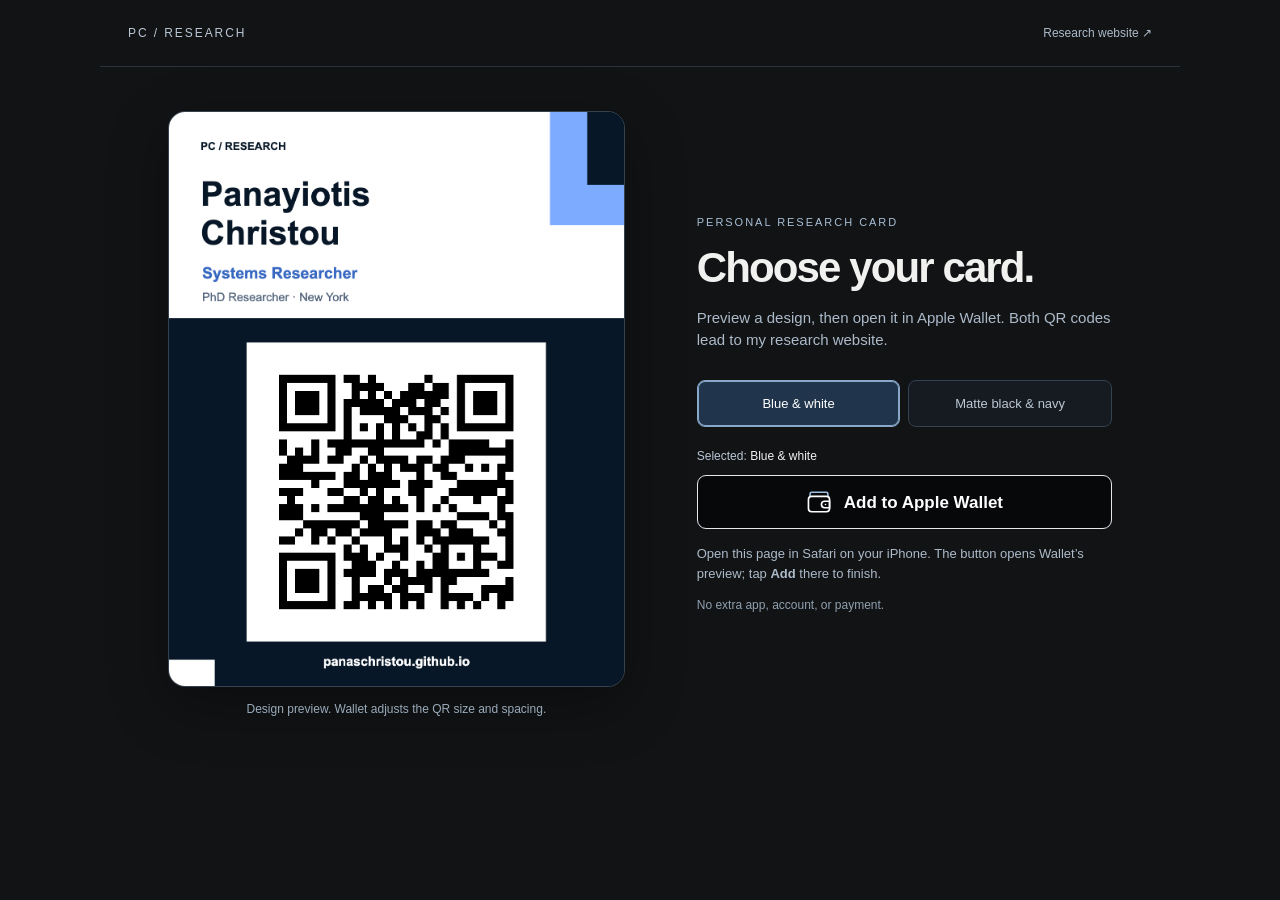
==== commit 27638aff: "Fix native Wallet QR codes and add selectable card previews" ====
--- a/card/index.html
+++ b/card/index.html
@@ -1 +1,65 @@
-<!doctype html><html lang="en"><head><meta charset="utf-8"><meta name="viewport" content="width=device-width,initial-scale=1"><meta name="robots" content="noindex"><meta name="theme-color" content="#071727"><title>Panayiotis Christou · Apple Wallet card</title><style>*{box-sizing:border-box}html{scroll-behavior:smooth}body{margin:0;background:#06131f;color:#f6f8ff;font:16px/1.6 -apple-system,BlinkMacSystemFont,Arial,sans-serif}main{max-width:1100px;margin:auto;padding:30px 24px 50px}a{color:#9dcbff}header{display:flex;justify-content:space-between;gap:20px;font-size:12px;letter-spacing:.04em;padding-bottom:20px;border-bottom:1px solid #294055}h1{font-size:42px;line-height:1.1;letter-spacing:-.045em;margin:35px 0 16px}p{color:#afc1d8}nav{display:flex;flex-wrap:wrap;gap:10px;margin:25px 0 35px}nav a{border:1px solid #3d5672;padding:9px 16px;text-decoration:none;border-radius:5px;font-size:13px}.grid{display:grid;grid-template-columns:1fr 1fr;gap:45px 30px}.option{min-width:0;scroll-margin-top:20px}.option-head{margin-bottom:15px}.option-head span{font-size:11px;letter-spacing:.08em;color:#7dabff}.option h2{font-size:25px;margin:3px 0 0;letter-spacing:-.025em}.option img{width:100%;height:auto;display:block;border-radius:12px;border:1px solid #294055}.option p{font-size:14px;margin:15px 0}.actions{display:flex;align-items:center;justify-content:space-between;gap:15px;font-size:13px}.button{background:#7dabff;color:#06131f;padding:11px 16px;border-radius:5px;font-weight:700;text-decoration:none}details{margin-top:40px;border-top:1px solid #294055;padding-top:22px}summary{cursor:pointer;font-weight:600}details p,details li{font-size:14px;max-width:750px}li{margin:12px 0;color:#afc1d8}.note{font-size:12px;max-width:800px;margin-top:30px}a:focus-visible,summary:focus-visible{outline:3px solid #7dabff;outline-offset:4px}@media(max-width:620px){main{padding:22px 20px 40px}h1{font-size:34px}.grid{grid-template-columns:1fr;gap:35px}.actions{font-size:12px}header{font-size:10px}nav{gap:7px}nav a{padding:8px 12px;font-size:12px}}@media(prefers-reduced-motion:reduce){html{scroll-behavior:auto}}</style></head><body><main><header><span>PC / DIGITAL CARDS</span><a href="/">Back to my research ↗</a></header><h1>My research card.</h1><p>The blue and white card is ready for Apple Wallet, with a QR code to my research website.</p><p><a class="button" href="Panayiotis-Christou.pkpass">Add to Apple Wallet</a></p><p>Open this page in Safari on your iPhone, tap the button, then tap Add.</p><h2 style="margin-top:48px">Card designs</h2><nav aria-label="Card designs"><a href="#classic">01 Classic Navy</a><a href="#orbit">02 Orbit</a><a href="#blueprint">03 Blueprint</a><a href="#fold">04 Blue & White</a></nav><div class="grid"><article class="option" id="classic"><div class="option-head"><span>01 / Current design</span><h2>Classic Navy</h2></div><a href="classic.png?v=5" aria-label="View Classic Navy full size"><img src="classic.png?v=5" alt="Classic Navy digital card for Panayiotis Christou, Systems Researcher. PhD Researcher, New York. QR code to panaschristou.github.io." width="1125" height="1420"></a><p>The original navy card, with the updated PhD Researcher line.</p><div class="actions"><a class="button" href="classic.png?v=5" download="Panayiotis-Christou-classic.png">Download card ↓</a><a href="classic.png?v=5">View full size ↗</a></div></article><article class="option" id="orbit"><div class="option-head"><span>02 / Circles + white space</span><h2>Orbit</h2></div><a href="orbit.png?v=5" aria-label="View Orbit full size"><img src="orbit.png?v=5" alt="Orbit digital card for Panayiotis Christou, Systems Researcher. PhD Researcher, New York. QR code to panaschristou.github.io." width="1125" height="1420"></a><p>Oversized blue rings and a white lower panel.</p><div class="actions"><a class="button" href="orbit.png?v=5" download="Panayiotis-Christou-orbit.png">Download card ↓</a><a href="orbit.png?v=5">View full size ↗</a></div></article><article class="option" id="blueprint"><div class="option-head"><span>03 / Technical + geometric</span><h2>Blueprint</h2></div><a href="blueprint.png?v=5" aria-label="View Blueprint full size"><img src="blueprint.png?v=5" alt="Blueprint digital card for Panayiotis Christou, Systems Researcher. PhD Researcher, New York. QR code to panaschristou.github.io." width="1125" height="1420"></a><p>A fine grid, construction lines, and geometric markers.</p><div class="actions"><a class="button" href="blueprint.png?v=5" download="Panayiotis-Christou-blueprint.png">Download card ↓</a><a href="blueprint.png?v=5">View full size ↗</a></div></article><article class="option" id="fold"><div class="option-head"><span>04 / Clean + rectangular</span><h2>Blue & White</h2></div><a href="fold.png?v=5" aria-label="View Blue & White full size"><img src="fold.png?v=5" alt="Blue & White digital card for Panayiotis Christou, Systems Researcher. PhD Researcher, New York. QR code to panaschristou.github.io." width="1125" height="1420"></a><p>A white upper panel, navy lower section, and rectangular corner accents.</p><div class="actions"><a class="button" href="fold.png?v=5" download="Panayiotis-Christou-fold.png">Download card ↓</a><a href="fold.png?v=5">View full size ↗</a></div></article></div><details><summary>About this Wallet card</summary><p>The Wallet pass uses the Blue &amp; White design shown below, including “PhD Researcher · New York” and a QR code that opens my website. Website, email, and GitHub links are also available in the pass details.</p><p>The pass was created with <a href="https://walletmcppass.com/">Wallet MCP Pass</a>. No additional app or payment is needed to add it.</p><p><a href="website-qr.png" download>Download QR code only ↓</a></p></details></main></body></html>+<!doctype html>
+<html lang="en">
+<head>
+  <meta charset="utf-8">
+  <meta name="viewport" content="width=device-width,initial-scale=1,viewport-fit=cover">
+  <meta name="theme-color" content="#111315">
+  <meta name="robots" content="noindex">
+  <title>Panayiotis Christou · Wallet card</title>
+  <style>
+    *{box-sizing:border-box}body{margin:0;background:#111315;color:#f1f2f0;font:16px/1.5 -apple-system,BlinkMacSystemFont,"Helvetica Neue",Arial,sans-serif}
+    a{color:inherit}header{max-width:1080px;margin:auto;padding:24px 28px;display:flex;align-items:center;justify-content:space-between;border-bottom:1px solid #28323c;font-size:12px}
+    .brand{letter-spacing:.16em;color:#bac7d6}.back{text-decoration:none;color:#acbac9}
+    main{max-width:1000px;margin:auto;padding:44px 28px;display:grid;grid-template-columns:1.1fr 1fr;gap:72px;align-items:center}
+    .intro{grid-column:2;grid-row:1}.eyebrow{color:#a9bfd6;font-size:11px;letter-spacing:.18em;text-transform:uppercase}h1{font-size:42px;line-height:1.06;letter-spacing:-.045em;font-weight:600;margin:16px 0}
+    .description{color:#acbac9;font-size:15px;max-width:32em}.choices{display:grid;grid-template-columns:1fr 1fr;gap:8px;margin:28px 0 20px}
+    button{font:inherit;cursor:pointer;border:1px solid #354250;border-radius:8px;color:#bdc8d4;background:#151b21;padding:13px 9px;font-size:13px}
+    button[aria-pressed="true"]{background:#20354b;color:#fff;border-color:#89a8c9;box-shadow:inset 0 0 0 1px #89a8c9}
+    .preview{grid-column:1;grid-row:1;margin:0;min-width:0}.preview img{display:block;width:100%;height:auto;border-radius:17px;border:1px solid #354250;box-shadow:0 18px 60px #0005}
+    figcaption{margin-top:13px;color:#9aaaba;font-size:12px;text-align:center}.wallet-link{display:flex;align-items:center;justify-content:center;gap:12px;min-height:54px;width:100%;border:1px solid #e4e7eb;border-radius:9px;background:#06080a;color:#fff;text-decoration:none;font-size:17px;font-weight:600}
+    .wallet-link svg{width:26px;height:26px;flex-shrink:0}.help{font-size:13px;color:#acbac9;margin-top:15px}.small{font-size:12px;color:#91a0b0}.selected{font-size:12px;color:#bac7d6;margin:16px 0 10px}.selected strong{color:#f1f2f0;font-weight:500}
+    :focus-visible{outline:3px solid #adc8e5;outline-offset:4px}button:hover{border-color:#adc8e5}.wallet-link:hover{background:#142335}
+    @media(max-width:700px){header{padding:18px 20px;font-size:10px}main{display:flex;flex-direction:column;gap:0;padding:24px 20px 28px;padding-bottom:max(28px,env(safe-area-inset-bottom))}.intro{display:contents}.eyebrow{display:none}h1{font-size:29px;text-align:center;margin:0 0 8px}.description{text-align:center;font-size:13px;margin:0;max-width:29em}.choices{order:1;width:100%;max-width:380px;margin:18px 0}.preview{order:2;width:min(100%,310px)}.preview img{max-height:53svh;width:auto;max-width:100%;margin:auto;object-fit:contain;border-radius:13px}figcaption{font-size:11px;margin-top:9px}.selected{order:3;margin-top:18px}.wallet-link{order:4;max-width:380px}.help{order:5;text-align:center;max-width:30em;margin:12px 0 0}.small{order:6;text-align:center;margin:8px 0 0}}
+  </style>
+</head>
+<body>
+  <header><span class="brand">PC / RESEARCH</span><a class="back" href="/">Research website ↗</a></header>
+  <main>
+    <section class="intro" aria-labelledby="page-title">
+      <p class="eyebrow">Personal research card</p>
+      <h1 id="page-title">Choose your card.</h1>
+      <p class="description">Preview a design, then open it in Apple Wallet. Both QR codes lead to my research website.</p>
+      <div class="choices" role="group" aria-label="Card design">
+        <button type="button" data-design="fold" aria-pressed="true">Blue &amp; white</button>
+        <button type="button" data-design="matte" aria-pressed="false">Matte black &amp; navy</button>
+      </div>
+      <p class="selected" aria-live="polite">Selected: <strong id="selection">Blue &amp; white</strong></p>
+      <a class="wallet-link" id="wallet-link" href="Panayiotis-Christou.pkpass?v=2">
+        <svg aria-hidden="true" viewBox="0 0 32 32" fill="none"><path d="M5 9V6a2 2 0 0 1 2-2h18a2 2 0 0 1 2 2v3" stroke="#9cbedf" stroke-width="2"/><rect x="3" y="9" width="26" height="19" rx="4" stroke="currentColor" stroke-width="2"/><path d="M23 15h6v8h-6a4 4 0 0 1 0-8Z" stroke="currentColor" stroke-width="2"/><circle cx="24" cy="19" r="1" fill="currentColor"/></svg>
+        <span>Add to Apple Wallet</span>
+      </a>
+      <p class="help">Open this page in Safari on your iPhone. The button opens Wallet’s preview; tap <strong>Add</strong> there to finish.</p>
+      <p class="small">No extra app, account, or payment.</p>
+    </section>
+    <figure class="preview">
+      <img id="card-preview" src="fold.png?v=6" width="1125" height="1420" alt="Blue and white research card for Panayiotis Christou, Systems Researcher, PhD Researcher, New York, with a QR code to his website.">
+      <figcaption>Design preview. Wallet adjusts the QR size and spacing.</figcaption>
+    </figure>
+  </main>
+  <script>
+    const designs={fold:{name:'Blue & white',image:'fold.png?v=6',pass:'Panayiotis-Christou.pkpass?v=2'},matte:{name:'Matte black & navy',image:'matte-navy.png?v=1',pass:'Panayiotis-Christou-Matte.pkpass?v=1'}};
+    function selectDesign(key,updateHash){
+      const design=designs[key]||designs.fold;
+      document.getElementById('card-preview').src=design.image;
+      document.getElementById('card-preview').alt=design.name+' research card for Panayiotis Christou, Systems Researcher, PhD Researcher, New York, with a QR code to his website.';
+      document.getElementById('selection').textContent=design.name;
+      document.getElementById('wallet-link').href=design.pass;
+      document.querySelectorAll('[data-design]').forEach(b=>b.setAttribute('aria-pressed',String(b.dataset.design===key)));
+      if(updateHash)history.replaceState(null,'',location.pathname+location.search+(key==='matte'?'#matte':''));
+    }
+    document.querySelectorAll('[data-design]').forEach(b=>b.addEventListener('click',()=>selectDesign(b.dataset.design,true)));
+    if(location.hash==='#matte')selectDesign('matte',false);
+    window.addEventListener('hashchange',()=>selectDesign(location.hash==='#matte'?'matte':'fold',false));
+  </script>
+</body>
+</html>
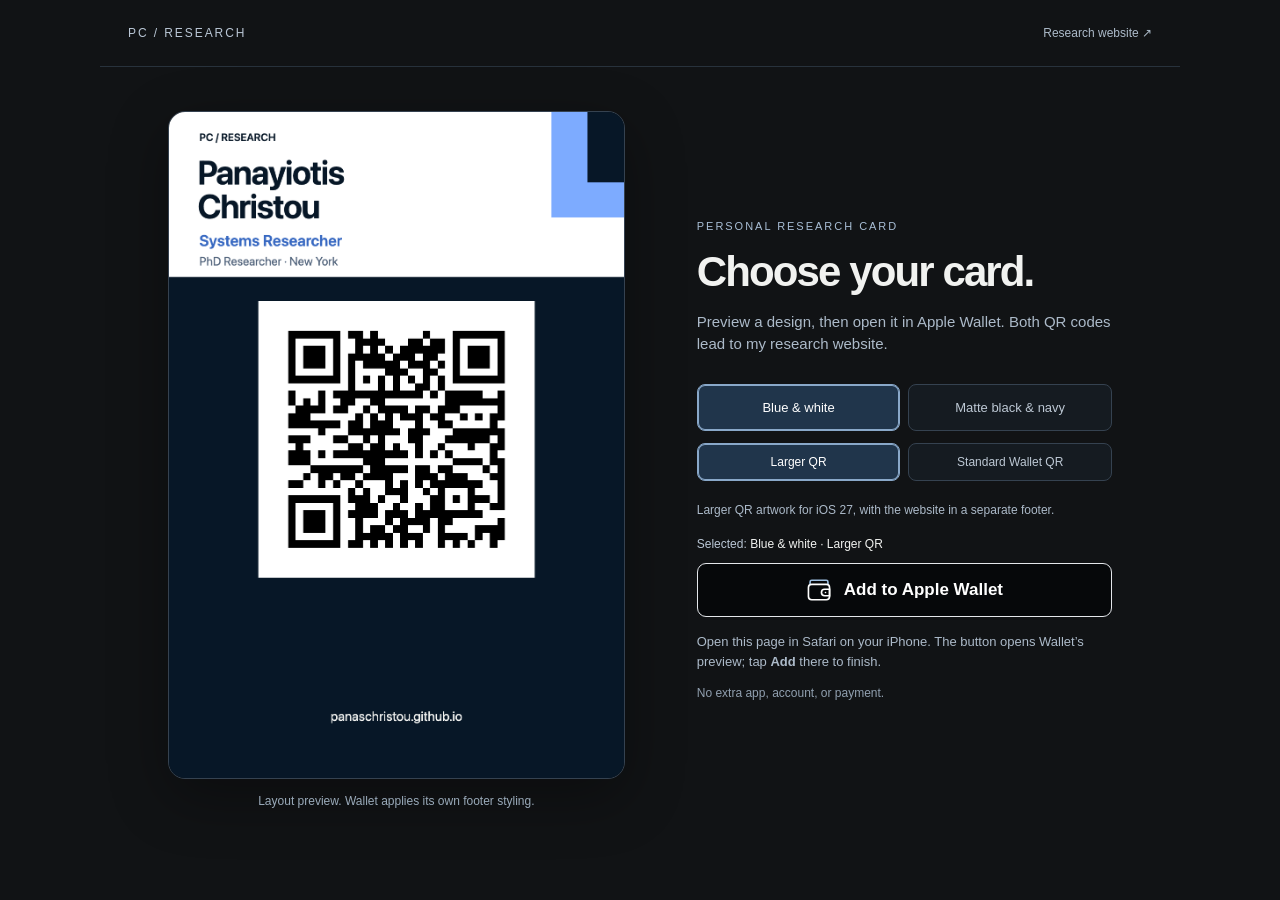
==== commit b90467a0: "Add larger QR layouts and move website captions into separate footers" ====
--- a/card/index.html
+++ b/card/index.html
@@ -13,13 +13,13 @@
     main{max-width:1000px;margin:auto;padding:44px 28px;display:grid;grid-template-columns:1.1fr 1fr;gap:72px;align-items:center}
     .intro{grid-column:2;grid-row:1}.eyebrow{color:#a9bfd6;font-size:11px;letter-spacing:.18em;text-transform:uppercase}h1{font-size:42px;line-height:1.06;letter-spacing:-.045em;font-weight:600;margin:16px 0}
     .description{color:#acbac9;font-size:15px;max-width:32em}.choices{display:grid;grid-template-columns:1fr 1fr;gap:8px;margin:28px 0 20px}
-    button{font:inherit;cursor:pointer;border:1px solid #354250;border-radius:8px;color:#bdc8d4;background:#151b21;padding:13px 9px;font-size:13px}
+    .layouts{margin-top:-8px}.layouts button{font-size:12px;padding:9px}.layout-note{font-size:12px;color:#acbac9;margin:0 0 16px}button{font:inherit;cursor:pointer;border:1px solid #354250;border-radius:8px;color:#bdc8d4;background:#151b21;padding:13px 9px;font-size:13px}
     button[aria-pressed="true"]{background:#20354b;color:#fff;border-color:#89a8c9;box-shadow:inset 0 0 0 1px #89a8c9}
     .preview{grid-column:1;grid-row:1;margin:0;min-width:0}.preview img{display:block;width:100%;height:auto;border-radius:17px;border:1px solid #354250;box-shadow:0 18px 60px #0005}
     figcaption{margin-top:13px;color:#9aaaba;font-size:12px;text-align:center}.wallet-link{display:flex;align-items:center;justify-content:center;gap:12px;min-height:54px;width:100%;border:1px solid #e4e7eb;border-radius:9px;background:#06080a;color:#fff;text-decoration:none;font-size:17px;font-weight:600}
     .wallet-link svg{width:26px;height:26px;flex-shrink:0}.help{font-size:13px;color:#acbac9;margin-top:15px}.small{font-size:12px;color:#91a0b0}.selected{font-size:12px;color:#bac7d6;margin:16px 0 10px}.selected strong{color:#f1f2f0;font-weight:500}
     :focus-visible{outline:3px solid #adc8e5;outline-offset:4px}button:hover{border-color:#adc8e5}.wallet-link:hover{background:#142335}
-    @media(max-width:700px){header{padding:18px 20px;font-size:10px}main{display:flex;flex-direction:column;gap:0;padding:24px 20px 28px;padding-bottom:max(28px,env(safe-area-inset-bottom))}.intro{display:contents}.eyebrow{display:none}h1{font-size:29px;text-align:center;margin:0 0 8px}.description{text-align:center;font-size:13px;margin:0;max-width:29em}.choices{order:1;width:100%;max-width:380px;margin:18px 0}.preview{order:2;width:min(100%,310px)}.preview img{max-height:53svh;width:auto;max-width:100%;margin:auto;object-fit:contain;border-radius:13px}figcaption{font-size:11px;margin-top:9px}.selected{order:3;margin-top:18px}.wallet-link{order:4;max-width:380px}.help{order:5;text-align:center;max-width:30em;margin:12px 0 0}.small{order:6;text-align:center;margin:8px 0 0}}
+    @media(max-width:700px){header{padding:18px 20px;font-size:10px}main{display:flex;flex-direction:column;gap:0;padding:24px 20px 28px;padding-bottom:max(28px,env(safe-area-inset-bottom))}.intro{display:contents}.eyebrow{display:none}h1{font-size:29px;text-align:center;margin:0 0 8px}.description{text-align:center;font-size:13px;margin:0;max-width:29em}.choices{order:1;width:100%;max-width:380px;margin:18px 0}.preview{order:2;width:min(100%,310px)}.preview img{max-height:46svh;width:auto;max-width:100%;margin:auto;object-fit:contain;border-radius:13px}figcaption{font-size:11px;margin-top:9px}.layouts{margin-top:0}.layout-note{order:1;text-align:center;font-size:11px;margin:0 0 16px;max-width:32em}.selected{order:3;margin-top:18px}.wallet-link{order:4;max-width:380px}.help{order:5;text-align:center;max-width:30em;margin:12px 0 0}.small{order:6;text-align:center;margin:8px 0 0}}
   </style>
 </head>
 <body>
@@ -33,8 +33,13 @@
         <button type="button" data-design="fold" aria-pressed="true">Blue &amp; white</button>
         <button type="button" data-design="matte" aria-pressed="false">Matte black &amp; navy</button>
       </div>
-      <p class="selected" aria-live="polite">Selected: <strong id="selection">Blue &amp; white</strong></p>
-      <a class="wallet-link" id="wallet-link" href="Panayiotis-Christou.pkpass?v=2">
+      <div class="choices layouts" role="group" aria-label="QR layout">
+        <button type="button" data-layout="large" aria-pressed="true">Larger QR</button>
+        <button type="button" data-layout="standard" aria-pressed="false">Standard Wallet QR</button>
+      </div>
+      <p class="layout-note" id="layout-note">Larger QR artwork for iOS 27, with the website in a separate footer.</p>
+      <p class="selected" aria-live="polite">Selected: <strong id="selection">Blue &amp; white · Larger QR</strong></p>
+      <a class="wallet-link" id="wallet-link" href="Panayiotis-Christou-Large.pkpass?v=1">
         <svg aria-hidden="true" viewBox="0 0 32 32" fill="none"><path d="M5 9V6a2 2 0 0 1 2-2h18a2 2 0 0 1 2 2v3" stroke="#9cbedf" stroke-width="2"/><rect x="3" y="9" width="26" height="19" rx="4" stroke="currentColor" stroke-width="2"/><path d="M23 15h6v8h-6a4 4 0 0 1 0-8Z" stroke="currentColor" stroke-width="2"/><circle cx="24" cy="19" r="1" fill="currentColor"/></svg>
         <span>Add to Apple Wallet</span>
       </a>
@@ -42,24 +47,29 @@
       <p class="small">No extra app, account, or payment.</p>
     </section>
     <figure class="preview">
-      <img id="card-preview" src="fold.png?v=6" width="1125" height="1420" alt="Blue and white research card for Panayiotis Christou, Systems Researcher, PhD Researcher, New York, with a QR code to his website.">
-      <figcaption>Design preview. Wallet adjusts the QR size and spacing.</figcaption>
+      <img id="card-preview" src="fold-large-preview.png?v=1" width="1035" height="1515" alt="Blue and white research card for Panayiotis Christou, Systems Researcher, PhD Researcher, New York, with a QR code to his website.">
+      <figcaption>Layout preview. Wallet applies its own footer styling.</figcaption>
     </figure>
   </main>
   <script>
-    const designs={fold:{name:'Blue & white',image:'fold.png?v=6',pass:'Panayiotis-Christou.pkpass?v=2'},matte:{name:'Matte black & navy',image:'matte-navy.png?v=1',pass:'Panayiotis-Christou-Matte.pkpass?v=1'}};
-    function selectDesign(key,updateHash){
-      const design=designs[key]||designs.fold;
-      document.getElementById('card-preview').src=design.image;
-      document.getElementById('card-preview').alt=design.name+' research card for Panayiotis Christou, Systems Researcher, PhD Researcher, New York, with a QR code to his website.';
-      document.getElementById('selection').textContent=design.name;
-      document.getElementById('wallet-link').href=design.pass;
-      document.querySelectorAll('[data-design]').forEach(b=>b.setAttribute('aria-pressed',String(b.dataset.design===key)));
-      if(updateHash)history.replaceState(null,'',location.pathname+location.search+(key==='matte'?'#matte':''));
+    const designs={fold:{name:'Blue & white',asset:'fold',file:'Panayiotis-Christou'},matte:{name:'Matte black & navy',asset:'matte-navy',file:'Panayiotis-Christou-Matte'}};
+    let selectedDesign='fold',selectedLayout='large';
+    function renderSelection(updateHash){
+      const design=designs[selectedDesign];
+      const large=selectedLayout==='large';
+      document.getElementById('card-preview').src=design.asset+'-'+selectedLayout+'-preview.png?v=1';
+      document.getElementById('card-preview').alt=design.name+' research card for Panayiotis Christou, with '+(large?'a larger QR code':'a standard Wallet QR code')+' and a separate website footer.';
+      document.getElementById('selection').textContent=design.name+' · '+(large?'Larger QR':'Standard QR');
+      document.getElementById('wallet-link').href=design.file+(large?'-Large':'')+'.pkpass?v=3';
+      document.getElementById('layout-note').textContent=large?'Larger QR artwork for iOS 27, with the website in a separate footer.':'Wallet controls this QR size. The website is in a separate footer.';
+      document.querySelectorAll('[data-design]').forEach(b=>b.setAttribute('aria-pressed',String(b.dataset.design===selectedDesign)));
+      document.querySelectorAll('[data-layout]').forEach(b=>b.setAttribute('aria-pressed',String(b.dataset.layout===selectedLayout)));
+      if(updateHash)history.replaceState(null,'',location.pathname+location.search+(selectedDesign==='matte'?'#matte':'')+(selectedLayout==='standard'?(selectedDesign==='matte'?'-standard':'#standard'):''));
     }
-    document.querySelectorAll('[data-design]').forEach(b=>b.addEventListener('click',()=>selectDesign(b.dataset.design,true)));
-    if(location.hash==='#matte')selectDesign('matte',false);
-    window.addEventListener('hashchange',()=>selectDesign(location.hash==='#matte'?'matte':'fold',false));
+    function readHash(){selectedDesign=location.hash.includes('matte')?'matte':'fold';selectedLayout=location.hash.includes('standard')?'standard':'large';renderSelection(false)}
+    document.querySelectorAll('[data-design]').forEach(b=>b.addEventListener('click',()=>{selectedDesign=b.dataset.design;renderSelection(true)}));
+    document.querySelectorAll('[data-layout]').forEach(b=>b.addEventListener('click',()=>{selectedLayout=b.dataset.layout;renderSelection(true)}));
+    readHash();window.addEventListener('hashchange',readHash);
   </script>
 </body>
 </html>
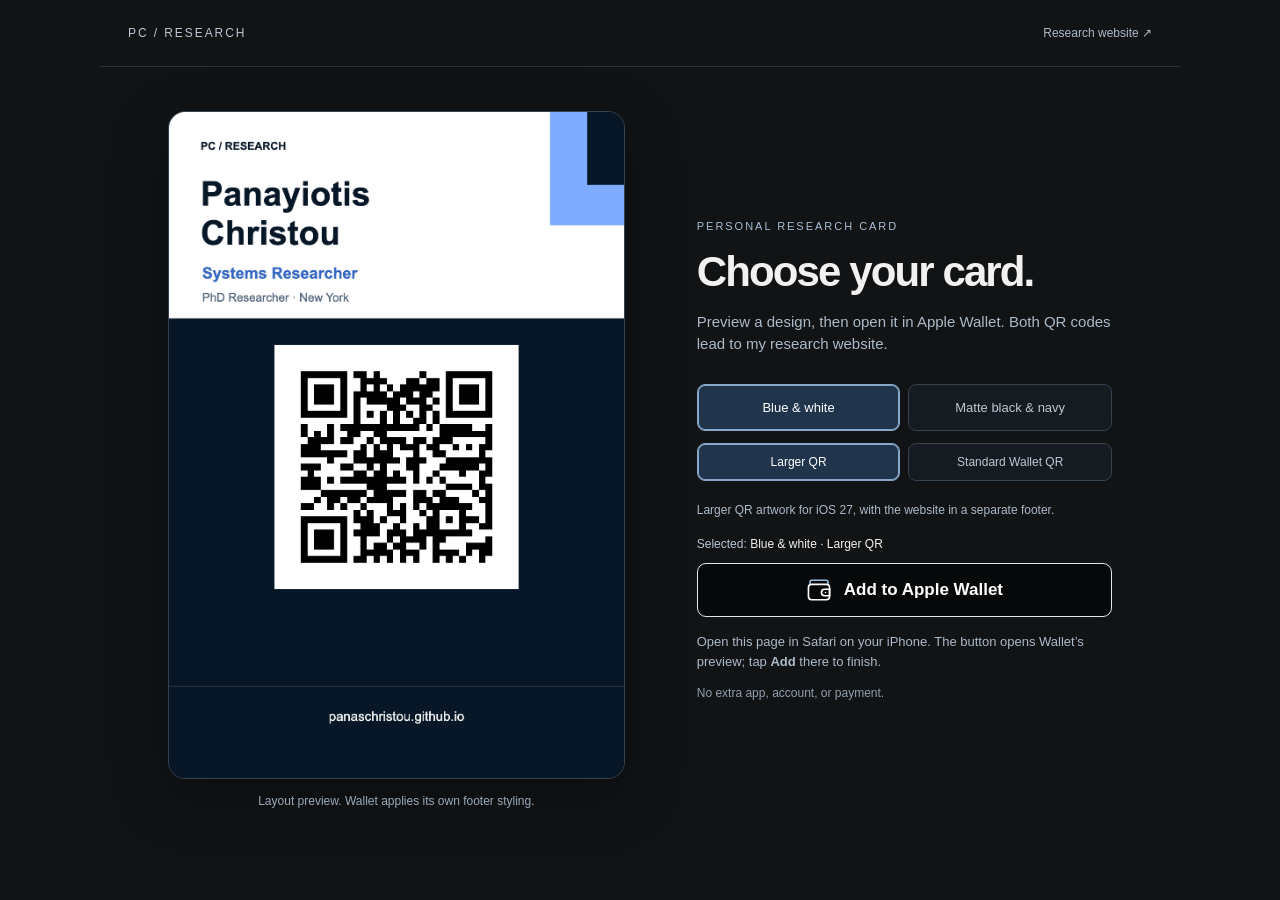
==== commit e4d1a9d5: "Restore original card header and navy layout while enlarging only the QR" ====
--- a/card/index.html
+++ b/card/index.html
@@ -39,7 +39,7 @@
       </div>
       <p class="layout-note" id="layout-note">Larger QR artwork for iOS 27, with the website in a separate footer.</p>
       <p class="selected" aria-live="polite">Selected: <strong id="selection">Blue &amp; white · Larger QR</strong></p>
-      <a class="wallet-link" id="wallet-link" href="Panayiotis-Christou-Large.pkpass?v=1">
+      <a class="wallet-link" id="wallet-link" href="Panayiotis-Christou-Large.pkpass?v=4">
         <svg aria-hidden="true" viewBox="0 0 32 32" fill="none"><path d="M5 9V6a2 2 0 0 1 2-2h18a2 2 0 0 1 2 2v3" stroke="#9cbedf" stroke-width="2"/><rect x="3" y="9" width="26" height="19" rx="4" stroke="currentColor" stroke-width="2"/><path d="M23 15h6v8h-6a4 4 0 0 1 0-8Z" stroke="currentColor" stroke-width="2"/><circle cx="24" cy="19" r="1" fill="currentColor"/></svg>
         <span>Add to Apple Wallet</span>
       </a>
@@ -47,7 +47,7 @@
       <p class="small">No extra app, account, or payment.</p>
     </section>
     <figure class="preview">
-      <img id="card-preview" src="fold-large-preview.png?v=1" width="1035" height="1515" alt="Blue and white research card for Panayiotis Christou, Systems Researcher, PhD Researcher, New York, with a QR code to his website.">
+      <img id="card-preview" src="fold-large-preview.png?v=2" width="1035" height="1515" alt="Blue and white research card for Panayiotis Christou, Systems Researcher, PhD Researcher, New York, with a QR code to his website.">
       <figcaption>Layout preview. Wallet applies its own footer styling.</figcaption>
     </figure>
   </main>
@@ -57,10 +57,10 @@
     function renderSelection(updateHash){
       const design=designs[selectedDesign];
       const large=selectedLayout==='large';
-      document.getElementById('card-preview').src=design.asset+'-'+selectedLayout+'-preview.png?v=1';
+      document.getElementById('card-preview').src=design.asset+'-'+selectedLayout+'-preview.png?v=2';
       document.getElementById('card-preview').alt=design.name+' research card for Panayiotis Christou, with '+(large?'a larger QR code':'a standard Wallet QR code')+' and a separate website footer.';
       document.getElementById('selection').textContent=design.name+' · '+(large?'Larger QR':'Standard QR');
-      document.getElementById('wallet-link').href=design.file+(large?'-Large':'')+'.pkpass?v=3';
+      document.getElementById('wallet-link').href=design.file+(large?'-Large':'')+'.pkpass?v=4';
       document.getElementById('layout-note').textContent=large?'Larger QR artwork for iOS 27, with the website in a separate footer.':'Wallet controls this QR size. The website is in a separate footer.';
       document.querySelectorAll('[data-design]').forEach(b=>b.setAttribute('aria-pressed',String(b.dataset.design===selectedDesign)));
       document.querySelectorAll('[data-layout]').forEach(b=>b.setAttribute('aria-pressed',String(b.dataset.layout===selectedLayout)));
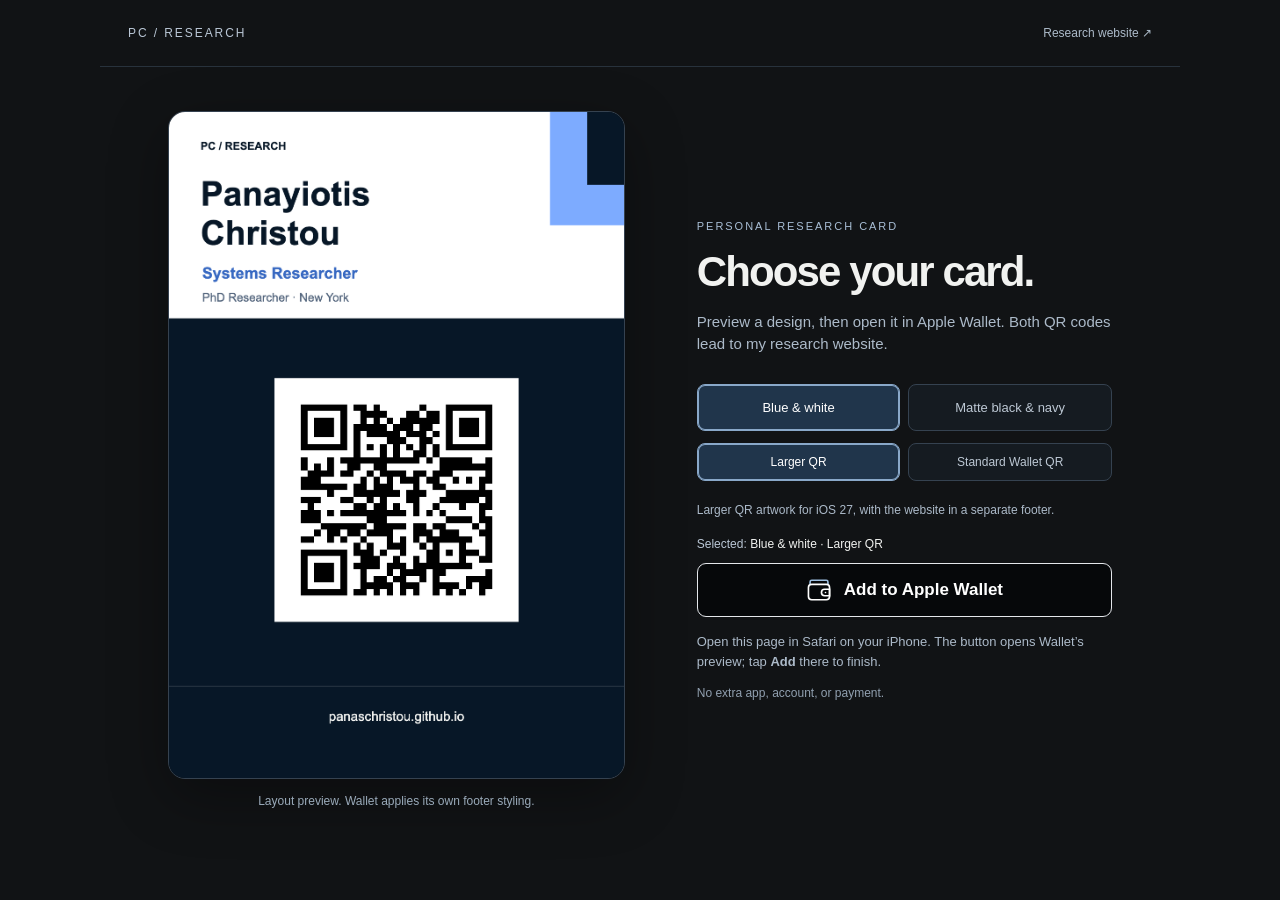
==== commit 367a8c04: "Center the larger blue-and-white QR vertically without changing card proportions" ====
--- a/card/index.html
+++ b/card/index.html
@@ -39,7 +39,7 @@
       </div>
       <p class="layout-note" id="layout-note">Larger QR artwork for iOS 27, with the website in a separate footer.</p>
       <p class="selected" aria-live="polite">Selected: <strong id="selection">Blue &amp; white · Larger QR</strong></p>
-      <a class="wallet-link" id="wallet-link" href="Panayiotis-Christou-Large.pkpass?v=4">
+      <a class="wallet-link" id="wallet-link" href="Panayiotis-Christou-Large.pkpass?v=5">
         <svg aria-hidden="true" viewBox="0 0 32 32" fill="none"><path d="M5 9V6a2 2 0 0 1 2-2h18a2 2 0 0 1 2 2v3" stroke="#9cbedf" stroke-width="2"/><rect x="3" y="9" width="26" height="19" rx="4" stroke="currentColor" stroke-width="2"/><path d="M23 15h6v8h-6a4 4 0 0 1 0-8Z" stroke="currentColor" stroke-width="2"/><circle cx="24" cy="19" r="1" fill="currentColor"/></svg>
         <span>Add to Apple Wallet</span>
       </a>
@@ -47,7 +47,7 @@
       <p class="small">No extra app, account, or payment.</p>
     </section>
     <figure class="preview">
-      <img id="card-preview" src="fold-large-preview.png?v=2" width="1035" height="1515" alt="Blue and white research card for Panayiotis Christou, Systems Researcher, PhD Researcher, New York, with a QR code to his website.">
+      <img id="card-preview" src="fold-large-preview.png?v=3" width="1035" height="1515" alt="Blue and white research card for Panayiotis Christou, Systems Researcher, PhD Researcher, New York, with a QR code to his website.">
       <figcaption>Layout preview. Wallet applies its own footer styling.</figcaption>
     </figure>
   </main>
@@ -57,10 +57,10 @@
     function renderSelection(updateHash){
       const design=designs[selectedDesign];
       const large=selectedLayout==='large';
-      document.getElementById('card-preview').src=design.asset+'-'+selectedLayout+'-preview.png?v=2';
+      document.getElementById('card-preview').src=design.asset+'-'+selectedLayout+'-preview.png?v='+((selectedDesign==='fold'&&large)?'3':'2');
       document.getElementById('card-preview').alt=design.name+' research card for Panayiotis Christou, with '+(large?'a larger QR code':'a standard Wallet QR code')+' and a separate website footer.';
       document.getElementById('selection').textContent=design.name+' · '+(large?'Larger QR':'Standard QR');
-      document.getElementById('wallet-link').href=design.file+(large?'-Large':'')+'.pkpass?v=4';
+      document.getElementById('wallet-link').href=design.file+(large?'-Large':'')+'.pkpass?v='+((selectedDesign==='fold'&&large)?'5':'4');
       document.getElementById('layout-note').textContent=large?'Larger QR artwork for iOS 27, with the website in a separate footer.':'Wallet controls this QR size. The website is in a separate footer.';
       document.querySelectorAll('[data-design]').forEach(b=>b.setAttribute('aria-pressed',String(b.dataset.design===selectedDesign)));
       document.querySelectorAll('[data-layout]').forEach(b=>b.setAttribute('aria-pressed',String(b.dataset.layout===selectedLayout)));
